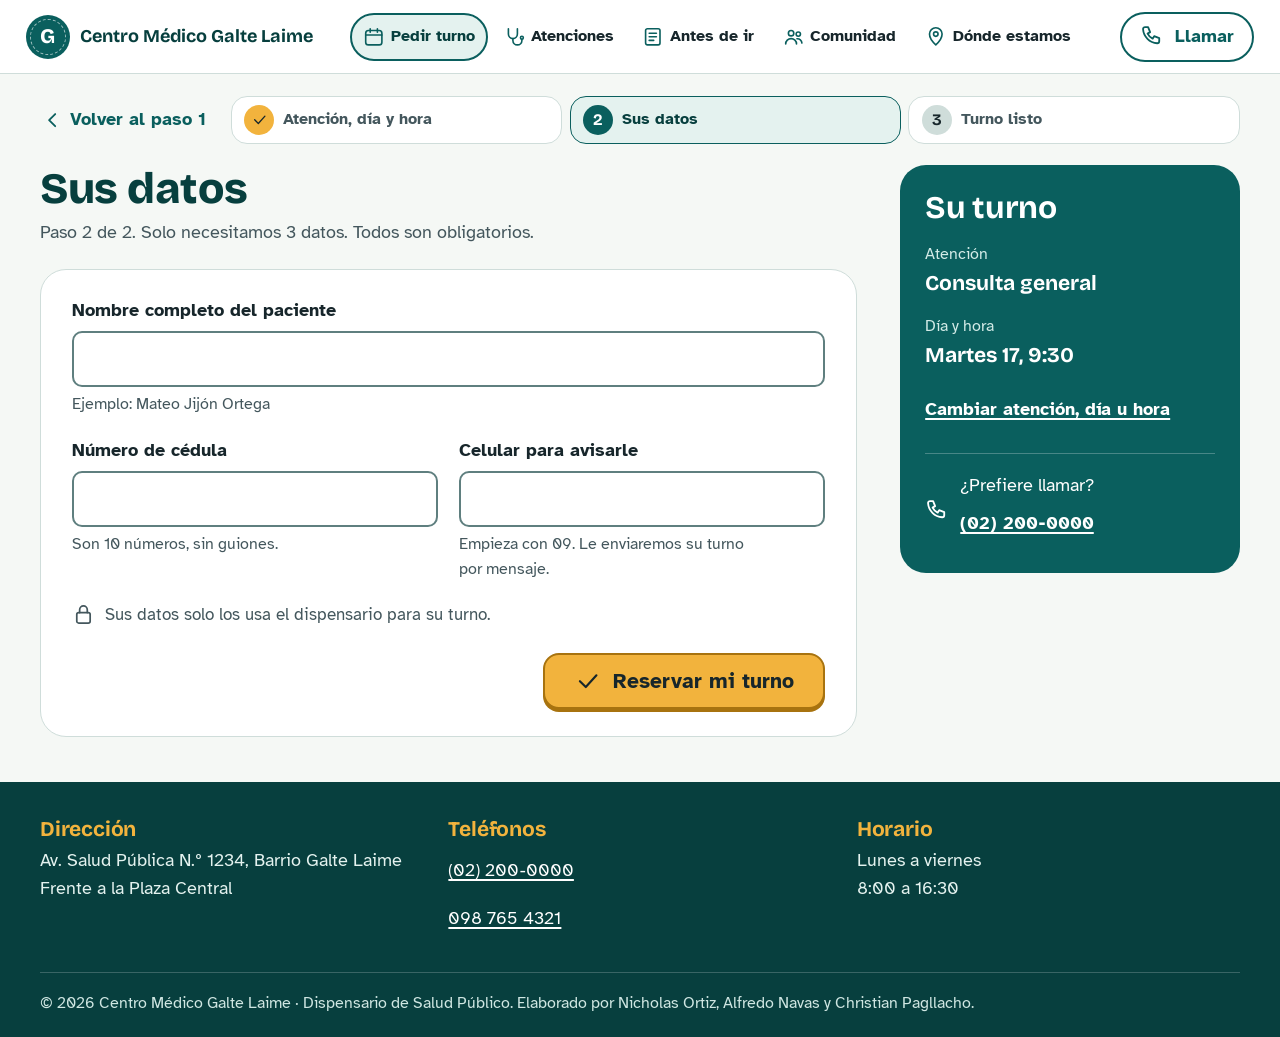
==== datos.html @ a7333a3b "Add files via upload" ====
<!DOCTYPE html>
<html lang="es">
<head>
  <meta charset="UTF-8">
  <meta name="viewport" content="width=device-width, initial-scale=1">
  <meta name="description" content="Escriba los datos del paciente para reservar su turno.">
  <meta name="theme-color" content="#0A5F5E">
  <title>Pedir turno: paso 2 de 2 | Centro Médico Galte Laime</title>
  <link rel="preload" href="fonts/atkinson-400.woff2" as="font" type="font/woff2" crossorigin>
  <link rel="stylesheet" href="css/estilos.css">
</head><body>
  <a class="saltar" href="#contenido">Saltar al contenido</a>

  <header class="sitio">
    <div class="sitio__barra">
      <a class="marca" href="index.html">
        <span class="marca__sello" aria-hidden="true">G</span>
        <span class="marca__texto"><strong>Centro Médico Galte Laime</strong><span>Dispensario de salud público</span></span>
      </a>
      <a class="btn btn--linea btn--llamar" href="tel:+59322000000"><svg class="ico" viewBox="0 0 24 24" aria-hidden="true" focusable="false"><path d="M5 3h3l2 5-2.5 1.5a11 11 0 0 0 5 5L14 12l5 2v3a2 2 0 0 1-2 2A15 15 0 0 1 3 5a2 2 0 0 1 2-2z"/></svg><span>Llamar</span></a>
    </div>
    <nav class="menu" aria-label="Menú principal">
      <ul>
        <li><a href="index.html#turno" aria-current="page"><svg class="ico" viewBox="0 0 24 24" aria-hidden="true" focusable="false"><rect x="3" y="5" width="18" height="16" rx="3"/><path d="M3 10h18M8 3v4M16 3v4"/></svg><span>Pedir turno</span></a></li>
        <li><a href="index.html#atenciones"><svg class="ico" viewBox="0 0 24 24" aria-hidden="true" focusable="false"><path d="M6 3v6a5 5 0 0 0 10 0V3"/><path d="M11 14v2a5 5 0 0 0 10 0v-1"/><circle cx="21" cy="13" r="1.6"/></svg><span>Atenciones</span></a></li>
        <li><a href="index.html#antes-de-ir"><svg class="ico" viewBox="0 0 24 24" aria-hidden="true" focusable="false"><rect x="4" y="3" width="16" height="18" rx="2"/><path d="M8 8h8M8 12h8M8 16h5"/></svg><span>Antes de ir</span></a></li>
        <li><a href="index.html#comunidad"><svg class="ico" viewBox="0 0 24 24" aria-hidden="true" focusable="false"><circle cx="9" cy="8" r="3"/><path d="M3 20a6 6 0 0 1 12 0"/><circle cx="17" cy="9" r="2.4"/><path d="M15.5 14.2A5 5 0 0 1 21 19"/></svg><span>Comunidad</span></a></li>
        <li><a href="index.html#donde-estamos"><svg class="ico" viewBox="0 0 24 24" aria-hidden="true" focusable="false"><path d="M12 21s-7-6.2-7-12a7 7 0 0 1 14 0c0 5.8-7 12-7 12z"/><circle cx="12" cy="9" r="2.5"/></svg><span>Dónde estamos</span></a></li>
      </ul>
    </nav>
  </header>

  <main id="contenido" class="flujo">
    <div class="flujo__cabeza">
      <a class="volver" href="pedir-turno.html"><svg class="ico" viewBox="0 0 24 24" aria-hidden="true" focusable="false"><path d="m15 6-6 6 6 6"/></svg><span>Volver al paso 1</span></a>
      <ol class="progreso" aria-label="Pasos para pedir turno"><li class="hecho"><span class="progreso__num" aria-hidden="true"><svg class="ico" viewBox="0 0 24 24" aria-hidden="true" focusable="false"><path d="m5 12 5 5 9-10"/></svg></span><span class="progreso__txt"><span class="sr">(completado) </span>Atención, día y hora</span></li><li class="actual" aria-current="step"><span class="progreso__num" aria-hidden="true">2</span><span class="progreso__txt">Sus datos</span></li><li class=""><span class="progreso__num" aria-hidden="true">3</span><span class="progreso__txt">Turno listo</span></li></ol>
    </div>

    <div class="flujo__grid">
      <div class="flujo__principal">
        <h1>Sus datos</h1>
        <p class="flujo__ayuda">Paso 2 de 2. Solo necesitamos 3 datos. Todos son obligatorios.</p>

        <form class="panel form-datos" action="turno-listo.html" method="get">
          <div class="campo campo--ancho">
            <label for="nombre">Nombre completo del paciente</label>
            <input id="nombre" name="nombre" type="text" autocomplete="name" required minlength="5" aria-describedby="nombre-ayuda">
            <p class="campo__ayuda" id="nombre-ayuda">Ejemplo: Mateo Jijón Ortega</p>
            <p class="campo__error" aria-hidden="true"><svg class="ico" viewBox="0 0 24 24" aria-hidden="true" focusable="false"><circle cx="12" cy="12" r="9"/><path d="M12 7v6M12 16.5v.5"/></svg><span>Escriba el nombre y el apellido del paciente.</span></p>
          </div>

          <div class="campo">
            <label for="cedula">Número de cédula</label>
            <input id="cedula" name="cedula" type="text" inputmode="numeric" autocomplete="off" required pattern="[0-9]{10}" maxlength="10" aria-describedby="cedula-ayuda" title="La cédula tiene 10 números, sin guiones.">
            <p class="campo__ayuda" id="cedula-ayuda">Son 10 números, sin guiones.</p>
            <p class="campo__error" aria-hidden="true"><svg class="ico" viewBox="0 0 24 24" aria-hidden="true" focusable="false"><circle cx="12" cy="12" r="9"/><path d="M12 7v6M12 16.5v.5"/></svg><span>Faltan números. La cédula tiene 10 números.</span></p>
          </div>

          <div class="campo">
            <label for="celular">Celular para avisarle</label>
            <input id="celular" name="celular" type="tel" inputmode="numeric" autocomplete="tel" required pattern="09[0-9]{8}" maxlength="10" aria-describedby="celular-ayuda" title="El celular empieza con 09 y tiene 10 números.">
            <p class="campo__ayuda" id="celular-ayuda">Empieza con 09. Le enviaremos su turno por mensaje.</p>
            <p class="campo__error" aria-hidden="true"><svg class="ico" viewBox="0 0 24 24" aria-hidden="true" focusable="false"><circle cx="12" cy="12" r="9"/><path d="M12 7v6M12 16.5v.5"/></svg><span>El celular empieza con 09 y tiene 10 números.</span></p>
          </div>

          <p class="privacidad campo--ancho"><svg class="ico" viewBox="0 0 24 24" aria-hidden="true" focusable="false"><rect x="5" y="10" width="14" height="11" rx="2"/><path d="M8 10V7a4 4 0 0 1 8 0v3"/></svg><span>Sus datos solo los usa el dispensario para su turno.</span></p>

          <div class="flujo__acciones campo--ancho">
            <button class="btn btn--maiz btn--grande" type="submit"><svg class="ico" viewBox="0 0 24 24" aria-hidden="true" focusable="false"><path d="m5 12 5 5 9-10"/></svg><span>Reservar mi turno</span></button>
          </div>
        </form>
      </div>

      <aside class="resumen" aria-labelledby="resumen-titulo">
        <h2 id="resumen-titulo">Su turno</h2>
        <dl>
          <div><dt>Atención</dt><dd>Consulta general</dd></div>
          <div><dt>Día y hora</dt><dd>Martes 17, 9:30</dd></div>
        </dl>
        <a class="resumen__cambiar" href="pedir-turno.html">Cambiar atención, día u hora</a>
        <p class="resumen__nota"><svg class="ico" viewBox="0 0 24 24" aria-hidden="true" focusable="false"><path d="M5 3h3l2 5-2.5 1.5a11 11 0 0 0 5 5L14 12l5 2v3a2 2 0 0 1-2 2A15 15 0 0 1 3 5a2 2 0 0 1 2-2z"/></svg><span>¿Prefiere llamar? <a href="tel:+59322000000">(02)&nbsp;200&#8209;0000</a></span></p>
      </aside>
    </div>
  </main>

  <footer class="pie">
    <div class="pie__grid">
      <section aria-labelledby="pie-dir">
        <h2 id="pie-dir">Dirección</h2>
        <address>Av. Salud Pública N.º 1234, Barrio Galte Laime<br>Frente a la Plaza Central</address>
      </section>
      <section aria-labelledby="pie-tel">
        <h2 id="pie-tel">Teléfonos</h2>
        <p><a href="tel:+59322000000">(02)&nbsp;200&#8209;0000</a><br><a href="tel:+593987654321">098&nbsp;765&nbsp;4321</a></p>
      </section>
      <section aria-labelledby="pie-hor">
        <h2 id="pie-hor">Horario</h2>
        <p>Lunes a viernes<br><time datetime="08:00">8:00</time> a <time datetime="16:30">16:30</time></p>
      </section>
    </div>
    <p class="pie__legal">© 2026 Centro Médico Galte Laime · Dispensario de Salud Público. Elaborado por Nicholas Ortiz, Alfredo Navas y Christian Pagllacho.</p>
  </footer>
</body>
</html>
---- css/estilos.css ----
/* =====================================================================
   Centro Médico Galte Laime · Sistema de citas
   HTML5 semántico + CSS3 puro (sin JavaScript)
   Objetivo: WCAG 2.2 nivel AA · mobile-first · 360 px → 1280 px
   ---------------------------------------------------------------------
   Contraste verificado (texto ≥ 4,5:1 · componentes ≥ 3:1):
     tinta  #17262B / blanco ........ 15,4:1
     verde  #0A5F5E / blanco ......... 7,5:1
     blanco / verde  #0A5F5E ......... 7,5:1
     tinta  #17262B / maíz #F2B33D ... 9,0:1
     suave  #44575D / fondo #F5F8F5 .. 7,0:1
     aviso  #B3261E / blanco ......... 6,6:1
     borde  #5F7F7F / blanco ......... 4,4:1  (bordes de campos)
   ===================================================================== */

@layer reset, tokens, base, layout, componentes, paginas, utilidades;

/* ---------- 1. Reset mínimo ---------- */
@layer reset {
  *, *::before, *::after { box-sizing: border-box; }
  * { margin: 0; }
  html { -webkit-text-size-adjust: 100%; text-size-adjust: 100%; }
  ul[role="list"], ol { list-style: none; padding: 0; }
  img, svg { display: block; max-inline-size: 100%; }
  input, button, select, textarea { font: inherit; color: inherit; }
  fieldset { border: 0; padding: 0; min-inline-size: 0; }
  legend { padding: 0; }
}

/* ---------- 2. Tokens de diseño ---------- */
@layer tokens {
  @font-face { font-family: "Atkinson"; src: url("../fonts/atkinson-400.woff2") format("woff2"); font-weight: 400; font-display: swap; }
  @font-face { font-family: "Atkinson"; src: url("../fonts/atkinson-700.woff2") format("woff2"); font-weight: 700; font-display: swap; }
  @font-face { font-family: "Bricolage"; src: url("../fonts/bricolage.woff2") format("woff2"); font-weight: 200 800; font-display: swap; }

  :root {
    /* Paleta del proyecto (definida en el Card Sorting y en los mockups) */
    --verde: #0A5F5E;        /* marca, enlaces, botones secundarios */
    --verde-osc: #073F3E;    /* títulos, pie */
    --menta: #E4F2EF;        /* superficies suaves */
    --fondo: #F5F8F5;
    --papel: #FFFFFF;
    --tinta: #17262B;        /* texto principal */
    --suave: #44575D;        /* texto secundario */
    --maiz: #F2B33D;         /* acción principal (siempre con texto oscuro) */
    --maiz-borde: #A8730F;
    --maiz-claro: #FCEFD2;
    --aviso: #B3261E;        /* solo errores y emergencias */
    --borde: #5F7F7F;        /* bordes de controles: 4,4:1 */
    --linea: #CFDDDA;        /* divisores decorativos */

    /* Tipografía: base de 18 px y escala fluida */
    --f-texto: "Atkinson", "Atkinson Hyperlegible", system-ui, sans-serif;
    --f-titulo: "Bricolage", "Bricolage Grotesque", system-ui, sans-serif;
    --t-xs: 0.889rem;   /* 16 px: el tamaño mínimo permitido */
    --t-s: 0.944rem;    /* 17 px */
    --t-m: 1rem;        /* 18 px */
    --t-l: 1.167rem;    /* 21 px */
    --t-xl: clamp(1.4rem, 1.1rem + 1.2vw, 1.75rem);
    --t-2xl: clamp(1.75rem, 1.3rem + 2vw, 2.4rem);
    --t-3xl: clamp(2.1rem, 1.4rem + 3.4vw, 3.6rem);

    /* Medidas */
    --tactil: 48px;              /* objetivo táctil mínimo exigido por la ficha */
    --foco: 3px;                 /* grosor mínimo del indicador de foco */
    --r-s: 10px; --r-m: 16px; --r-l: 26px;
    --esp: clamp(1rem, 0.6rem + 2vw, 3rem);   /* margen lateral fluido */
    --max: 1200px;
  }
}

/* ---------- 3. Base ---------- */
@layer base {
  html { font-size: 112.5%; scroll-padding-block-start: 1rem; color-scheme: light; }
  @media (prefers-reduced-motion: no-preference) { html { scroll-behavior: smooth; } }

  body {
    font-family: var(--f-texto);
    font-size: var(--t-m);
    line-height: 1.55;
    color: var(--tinta);
    background: var(--fondo);
    -webkit-font-smoothing: antialiased;
    text-rendering: optimizeLegibility;
  }
  h1, h2, h3, h4 { font-family: var(--f-titulo); color: var(--verde-osc); line-height: 1.12; letter-spacing: -0.01em; text-wrap: balance; }
  p, li, dd { text-wrap: pretty; }
  strong { font-weight: 700; }

  a { color: var(--verde); text-underline-offset: 0.18em; text-decoration-thickness: 2px; }
  a:hover { color: var(--verde-osc); }

  .ico { inline-size: 1.35em; block-size: 1.35em; flex: none; fill: none; stroke: currentColor; stroke-width: 1.8; stroke-linecap: round; stroke-linejoin: round; }

  /* Foco visible ≥ 3 px en TODOS los elementos interactivos (WCAG 2.4.7 y 2.4.13) */
  :where(a, button, input, select, textarea, summary, [tabindex]):focus-visible {
    outline: var(--foco) solid var(--verde-osc);
    outline-offset: 3px;
    box-shadow: 0 0 0 calc(var(--foco) + 3px) var(--papel);  /* halo blanco: separa el anillo de cualquier fondo */
  }
  /* Los campos de texto muestran el foco también con ratón o toque (:focus) */
  :where(input:not([type="radio"]), select, textarea):focus {
    outline: var(--foco) solid var(--verde-osc);
    outline-offset: 2px;
  }
  /* Sobre fondos verdes el anillo cambia a blanco para mantener el contraste */
  :where(.hero, .confirmacion, .pie, .barra-accion) :where(a, button, input):focus-visible {
    outline-color: var(--papel);
    box-shadow: 0 0 0 calc(var(--foco) + 3px) var(--verde-osc);
  }
  :where(.reserva-rapida, .ticket) :where(a, button, input):focus-visible {
    outline-color: var(--verde-osc);
    box-shadow: 0 0 0 calc(var(--foco) + 3px) var(--papel);
  }
}

/* ---------- 4. Layout ---------- */
@layer layout {
  main { display: block; }
  .seccion, .dos-col, .donde, .datos-clave, .flujo, .despues, .pie__grid { inline-size: min(100% - 2 * var(--esp), var(--max)); margin-inline: auto; }
  .seccion { padding-block: clamp(2rem, 1.5rem + 3vw, 4rem) 1.5rem; }
  .seccion__cabeza { max-inline-size: 60ch; margin-block-end: 1.4rem; }
  .seccion__cabeza h2 { font-size: var(--t-2xl); margin-block-end: 0.4rem; }
  .seccion__cabeza p { color: var(--suave); }
  .dos-col { display: grid; gap: 2rem; padding-block: 1.5rem 2.5rem; }
  @media (min-width: 900px) { .dos-col { grid-template-columns: 1fr 1.25fr; align-items: start; gap: 2.5rem; } }
}

/* ---------- 5. Componentes ---------- */
@layer componentes {

  /* Enlace para saltar el menú (WCAG 2.4.1) */
  .saltar {
    position: absolute; inset-inline-start: 1rem; inset-block-start: -100px; z-index: 50;
    display: inline-flex; align-items: center; min-block-size: var(--tactil); padding-inline: 1.2rem;
    background: var(--tinta); color: var(--papel); font-weight: 700; border-radius: var(--r-s); text-decoration: none;
  }
  .saltar:focus-visible { inset-block-start: 0.6rem; color: var(--papel); }

  /* Botones: siempre ≥ 48 px de alto, ícono + texto */
  .btn {
    display: inline-flex; align-items: center; justify-content: center; gap: 0.6rem;
    min-block-size: var(--tactil); padding: 0.6rem 1.3rem;
    border: 2px solid transparent; border-radius: var(--r-m);
    font-weight: 700; font-size: var(--t-m); line-height: 1.2; text-decoration: none; cursor: pointer;
    transition: background-color .15s, transform .1s;
  }
  .btn:active { transform: translateY(1px); }
  .btn--grande { min-block-size: 56px; font-size: var(--t-l); padding-inline: 1.6rem; }
  .btn--maiz { background: var(--maiz); color: var(--tinta); border-color: var(--maiz-borde); box-shadow: 0 3px 0 var(--maiz-borde); }
  .btn--maiz:hover { background: #F5C15F; color: var(--tinta); }
  .btn--verde { background: var(--verde); color: var(--papel); box-shadow: 0 3px 0 var(--verde-osc); }
  .btn--verde:hover { background: var(--verde-osc); color: var(--papel); }
  .btn--linea { background: var(--papel); color: var(--verde); border-color: var(--verde); }
  .btn--linea:hover { background: var(--menta); }
  .btn--blanco { background: transparent; color: var(--papel); border-color: var(--papel); }
  .btn--blanco:hover { background: rgb(255 255 255 / .12); color: var(--papel); }

  .enlace-flecha { display: inline-flex; align-items: center; gap: 0.3rem; min-block-size: var(--tactil); font-weight: 700; }

  /* ----- Encabezado ----- */
  .sitio { background: var(--papel); border-block-end: 1px solid var(--linea); }
  .sitio__barra { display: flex; align-items: center; justify-content: space-between; gap: 0.75rem; padding: 0.6rem var(--esp); }
  .marca { display: flex; align-items: center; gap: 0.6rem; min-block-size: var(--tactil); text-decoration: none; color: var(--verde-osc); }
  .marca__sello { position: relative; inline-size: 44px; block-size: 44px; flex: none; display: grid; place-items: center; border-radius: 50%; background: var(--verde); color: var(--papel); font-family: var(--f-titulo); font-weight: 800; font-size: 1.15rem; }
  .marca__sello::after { content: ""; position: absolute; inset: 4px; border: 1.5px dashed rgb(255 255 255 / .6); border-radius: 50%; }
  .marca__texto { display: grid; line-height: 1.15; }
  .marca__texto strong { font-family: var(--f-titulo); font-size: var(--t-m); }
  .marca__texto span { font-size: var(--t-xs); color: var(--suave); }
  .btn--llamar { flex: none; padding-inline: 1rem; border-radius: 999px; }

  /* Menú: las 5 categorías del Card Sorting. En móvil se desliza horizontalmente. */
  .menu ul { display: flex; gap: 0.4rem; list-style: none; padding: 0 var(--esp) 0.6rem; overflow-x: auto; scroll-snap-type: x proximity; scrollbar-width: thin; }
  .menu li { flex: none; scroll-snap-align: start; }
  .menu a {
    display: inline-flex; align-items: center; gap: 0.45rem; min-block-size: var(--tactil); padding-inline: 1rem;
    border: 2px solid var(--linea); border-radius: 999px; color: var(--tinta); font-weight: 700; font-size: var(--t-s); text-decoration: none; white-space: nowrap;
  }
  .menu a .ico { color: var(--verde); }
  .menu a:hover { border-color: var(--verde); background: var(--menta); color: var(--verde-osc); }
  .menu a[aria-current="page"] { background: var(--menta); border-color: var(--verde); color: var(--verde-osc); }

  @media (min-width: 1100px) {
    .sitio { display: flex; align-items: center; justify-content: space-between; padding-inline: var(--esp); }
    .sitio__barra { display: contents; }
    .marca { order: 1; }
    .menu { order: 2; }
    .btn--llamar { order: 3; }
    .menu ul { padding: 0.7rem 0; overflow: visible; }
    .menu a { border-color: transparent; }
  }

  /* ----- Barra de acciones fija (solo móvil, al alcance del pulgar) ----- */
  .barra-accion {
    position: sticky; inset-block-end: 0; z-index: 20;
    display: grid; grid-template-columns: 1.3fr 1fr; gap: 0.5rem;
    padding: 0.6rem 0.8rem calc(0.6rem + env(safe-area-inset-bottom));
    background: rgb(255 255 255 / .97); border-block-start: 1px solid var(--linea); box-shadow: 0 -6px 18px rgb(7 63 62 / .08);
  }
  .barra-accion .btn { white-space: nowrap; padding-inline: 0.8rem; }
  .barra-accion :where(a):focus-visible { outline-color: var(--verde-osc); box-shadow: 0 0 0 calc(var(--foco) + 3px) var(--papel); }
  @media (min-width: 900px) { .barra-accion { display: none; } }

  /* ----- Datos clave (siempre visibles, hallazgo n.º 2 del Card Sorting) ----- */
  .datos-clave { list-style: none; padding: 0; display: grid; margin-block-start: 1rem; background: var(--papel); border: 1px solid var(--linea); border-radius: var(--r-m); overflow: hidden; }
  .datos-clave li { display: flex; align-items: center; gap: 0.75rem; padding: 0.8rem 1.1rem; }
  .datos-clave li + li { border-block-start: 1px solid var(--linea); }
  .datos-clave .ico { color: var(--verde); }
  .datos-clave__alerta, .datos-clave__alerta a { color: var(--aviso); font-weight: 700; }
  .datos-clave__alerta .ico { color: var(--aviso); }
  .datos-clave__alerta a { display: inline-flex; align-items: center; min-block-size: var(--tactil); }
  @media (min-width: 900px) {
    .datos-clave { grid-template-columns: repeat(3, auto); justify-content: start; gap: 0; }
    .datos-clave li + li { border-block-start: 0; border-inline-start: 1px solid var(--linea); }
  }

  /* ----- Tarjetas de atención (article) con consultas de contenedor ----- */
  .atenciones { display: grid; gap: 0.75rem; grid-template-columns: repeat(auto-fill, minmax(min(100%, 300px), 1fr)); }
  .atenciones > li { container-type: inline-size; }
  .atencion {
    position: relative; display: grid; grid-template-columns: auto 1fr; gap: 0.2rem 0.9rem; align-items: start;
    padding: 1rem 1.1rem; background: var(--papel); border: 1.5px solid var(--linea); border-radius: var(--r-m); block-size: 100%;
  }
  .atencion:has(a:hover) { border-color: var(--verde); }
  .atencion__ico { grid-row: span 3; inline-size: 48px; block-size: 48px; display: grid; place-items: center; border-radius: 14px; background: var(--menta); color: var(--verde); }
  .atencion h3 { font-size: var(--t-l); }
  .atencion p { color: var(--suave); font-size: var(--t-s); }
  .atencion .enlace-flecha { justify-self: start; }
  @container (min-width: 340px) { .atencion { padding: 1.2rem 1.3rem; } }

  /* ----- Antes de ir ----- */
  .antes { background: var(--maiz-claro); border-radius: var(--r-l); padding: clamp(1.2rem, 1rem + 1.5vw, 2rem); }
  .antes h2 { font-size: var(--t-xl); margin-block-end: 0.8rem; }
  .antes ul { display: grid; gap: 0.75rem; }
  .antes li { display: flex; gap: 0.7rem; align-items: flex-start; }
  .antes li .ico { color: var(--verde); margin-block-start: 0.1rem; }
  .antes a { font-weight: 700; }

  /* ----- Comunidad ----- */
  .comunidad h2 { font-size: var(--t-xl); margin-block-end: 1rem; }
  .comunidad__sub { font-size: var(--t-l); margin-block: 1.4rem 0.7rem; }
  .video__enlace {
    position: relative; display: flex; align-items: flex-end; aspect-ratio: 16 / 8; min-block-size: 200px; padding: 1.2rem;
    border-radius: var(--r-l); overflow: hidden; text-decoration: none; color: var(--papel);
    background: radial-gradient(circle at 80% 20%, rgb(255 255 255 / .08) 0 30%, transparent 30%), var(--verde-osc);
  }
  .video__play { position: absolute; inset: 0; margin: auto; inline-size: 76px; block-size: 76px; display: grid; place-items: center; border-radius: 50%; background: var(--maiz); color: var(--tinta); }
  .video__texto { position: relative; display: grid; }
  .video__texto strong { font-family: var(--f-titulo); font-size: var(--t-l); }
  .video__texto span { color: #CFE6E2; font-size: var(--t-s); }
  .video__enlace:hover .video__play { transform: scale(1.05); }
  .eventos { display: grid; gap: 0.6rem; }
  .evento { display: flex; align-items: center; gap: 1rem; padding: 0.8rem 1rem; background: var(--papel); border: 1.5px solid var(--linea); border-radius: var(--r-m); }
  .evento h4 { font-size: var(--t-m); }
  .evento p { color: var(--suave); font-size: var(--t-s); }
  .evento__fecha { flex: none; inline-size: 60px; display: grid; text-align: center; border: 1.5px solid var(--verde); border-radius: 12px; overflow: hidden; font-family: var(--f-titulo); font-size: 1.5rem; font-weight: 800; color: var(--verde-osc); line-height: 1.3; }
  .evento__fecha span { background: var(--verde); color: var(--papel); font-family: var(--f-texto); font-size: var(--t-xs); font-weight: 700; line-height: 1.5; }

  /* ----- Dónde estamos ----- */
  .donde { display: flex; flex-wrap: wrap; align-items: center; justify-content: space-between; gap: 1rem; padding: 1.4rem clamp(1.2rem, 1rem + 1.5vw, 2rem); margin-block-end: 2.5rem; background: var(--papel); border: 1.5px solid var(--linea); border-radius: var(--r-l); }
  .donde h2 { font-size: var(--t-xl); margin-block-end: 0.3rem; }

  /* ----- Pie reducido (Cambio 1 de la ficha) ----- */
  .pie { background: var(--verde-osc); color: #E4F2EF; padding-block: 2rem 1.2rem; }
  .pie__grid { display: grid; gap: 1.4rem; grid-template-columns: repeat(auto-fit, minmax(220px, 1fr)); }
  .pie h2 { font-size: var(--t-l); color: var(--maiz); margin-block-end: 0.3rem; }
  .pie address { font-style: normal; }
  .pie a { color: var(--papel); display: inline-flex; align-items: center; min-block-size: var(--tactil); }
  .pie__legal { inline-size: min(100% - 2 * var(--esp), var(--max)); margin: 1.6rem auto 0; padding-block-start: 1rem; border-block-start: 1px solid rgb(255 255 255 / .2); font-size: var(--t-xs); color: #CFE6E2; }

  /* ----- Progreso del turno ----- */
  .progreso { display: flex; gap: 0.4rem; counter-reset: paso; }
  .progreso li { flex: 1; display: flex; align-items: center; gap: 0.5rem; min-block-size: var(--tactil); padding: 0.4rem 0.7rem; border-radius: var(--r-m); background: var(--papel); border: 1.5px solid var(--linea); color: var(--suave); font-weight: 700; font-size: var(--t-xs); line-height: 1.2; }
  .progreso__num { inline-size: 30px; block-size: 30px; flex: none; display: grid; place-items: center; border-radius: 50%; background: var(--linea); color: var(--tinta); font-family: var(--f-titulo); }
  .progreso__num .ico { inline-size: 1.1em; block-size: 1.1em; }
  .progreso .actual { border-color: var(--verde); background: var(--menta); color: var(--verde-osc); }
  .progreso .actual .progreso__num { background: var(--verde); color: var(--papel); }
  .progreso .hecho .progreso__num { background: var(--maiz); }
  /* En móvil los pasos no actuales muestran solo el número; el texto queda disponible para lectores de pantalla */
  @media (max-width: 599px) {
    .progreso li:not(.actual) { flex: 0 0 auto; gap: 0; padding-inline: 0.55rem; }
    .progreso li:not(.actual) .progreso__txt { position: absolute; inline-size: 1px; block-size: 1px; overflow: hidden; clip-path: inset(50%); white-space: nowrap; }
  }
}

/* ---------- 6. Páginas ---------- */
@layer paginas {

  /* ===== INICIO: hero ===== */
  .hero { position: relative; overflow: hidden; display: grid; gap: 2rem; padding: clamp(1.8rem, 1rem + 4vw, 4rem) var(--esp); background: var(--verde); color: var(--papel); }
  .hero::before { content: ""; position: absolute; inset-inline-end: -70px; inset-block-start: -70px; inline-size: 260px; block-size: 260px; border-radius: 50%; border: 40px solid rgb(255 255 255 / .06); pointer-events: none; }
  .hero__texto { position: relative; max-inline-size: 36rem; }
  .hero h1 { color: var(--papel); font-size: var(--t-3xl); font-weight: 800; max-inline-size: 11ch; }
  .hero__lead { margin-block: 0.8rem 1.3rem; font-size: var(--t-l); color: #E4F2EF; max-inline-size: 34ch; }
  .proximo { display: inline-flex; align-items: center; gap: 0.9rem; margin-block-end: 1rem; padding: 0.8rem 1.1rem; background: var(--papel); color: var(--tinta); border-radius: var(--r-m); line-height: 1.3; }
  .proximo__hora { font-family: var(--f-titulo); font-size: 1.8rem; font-weight: 800; color: var(--verde); }
  .hero__cta { display: flex; inline-size: 100%; max-inline-size: 22rem; }

  .reserva-rapida { display: none; position: relative; align-self: center; padding: 1.6rem; background: var(--papel); color: var(--tinta); border-radius: var(--r-l); box-shadow: 0 20px 40px rgb(0 0 0 / .18); }
  .reserva-rapida h2 { font-size: var(--t-xl); margin-block-end: 0.8rem; }
  .reserva-rapida legend { font-weight: 700; margin-block-end: 0.6rem; }
  .reserva-rapida .btn { inline-size: 100%; margin-block-start: 1.2rem; }
  .chips { display: flex; flex-wrap: wrap; gap: 0.5rem; }
  .chip { position: relative; display: inline-flex; align-items: center; gap: 0.45rem; min-block-size: var(--tactil); padding-inline: 0.9rem; border: 2px solid var(--borde); border-radius: 999px; font-weight: 700; font-size: var(--t-s); cursor: pointer; }
  .chip .ico { color: var(--verde); }
  .chip input { position: absolute; opacity: 0; inset: 0; margin: 0; cursor: pointer; }
  .chip:has(input:checked) { background: var(--menta); border-color: var(--verde); color: var(--verde-osc); box-shadow: inset 0 0 0 1px var(--verde); }
  .chip:has(input:focus-visible) { outline: var(--foco) solid var(--verde-osc); outline-offset: 3px; }

  @media (min-width: 960px) {
    .hero { grid-template-columns: 1.1fr 0.9fr; align-items: center; gap: 3rem; padding-inline: max(var(--esp), (100% - var(--max)) / 2); }
    .reserva-rapida { display: block; }
    .hero__cta { display: none; }
  }

  /* ===== FLUJO DE TURNO (pasos 1 y 2) ===== */
  .flujo { padding-block: 1.2rem 2.5rem; }
  .flujo__cabeza { display: grid; gap: 0.6rem; margin-block-end: 1.2rem; }
  .volver { display: inline-flex; align-items: center; gap: 0.3rem; min-block-size: var(--tactil); font-weight: 700; justify-self: start; text-decoration: none; }
  .volver:hover { text-decoration: underline; }
  .flujo h1 { font-size: var(--t-2xl); font-weight: 800; }
  .flujo__ayuda { color: var(--suave); margin-block: 0.3rem 1.2rem; }
  .flujo__grid { display: grid; gap: 1.5rem; }
  .flujo__acciones { display: flex; justify-content: flex-end; margin-block-start: 1.4rem; }
  .flujo__acciones .btn { inline-size: 100%; }
  @media (min-width: 600px) { .flujo__acciones .btn { inline-size: auto; min-inline-size: 280px; } }
  @media (min-width: 1000px) {
    .flujo__cabeza { grid-template-columns: auto 1fr; align-items: center; gap: 1.4rem; }
    .flujo__grid { grid-template-columns: 1fr 340px; gap: 2.4rem; align-items: start; }
  }

  .panel { background: var(--papel); border: 1.5px solid var(--linea); border-radius: var(--r-l); padding: 1.2rem; }
  .panel + .panel { margin-block-start: 1rem; }
  .panel legend { float: left; inline-size: 100%; font-family: var(--f-titulo); font-weight: 700; font-size: var(--t-l); color: var(--verde-osc); margin-block-end: 0.7rem; }
  .panel legend + * { clear: both; }
  .legend__nota { font-family: var(--f-texto); font-weight: 400; font-size: var(--t-s); color: var(--suave); }
  .panel__nota { font-size: var(--t-s); color: var(--suave); margin-block-end: 0.7rem; }
  @media (min-width: 600px) { .panel { padding: 1.5rem 1.7rem; } }

  /* Radios con aspecto de tarjeta: el input real sigue siendo accesible */
  .opcion, .dia, .hora { position: relative; cursor: pointer; }
  .opcion input, .dia input, .hora input { position: absolute; inset: 0; opacity: 0; margin: 0; cursor: pointer; }
  .opcion:has(input:focus-visible), .dia:has(input:focus-visible), .hora:has(input:focus-visible) { outline: var(--foco) solid var(--verde-osc); outline-offset: 3px; }

  .opciones { display: grid; gap: 0.55rem; grid-template-columns: repeat(auto-fill, minmax(min(100%, 220px), 1fr)); }
  .opcion { display: flex; align-items: center; gap: 0.8rem; min-block-size: 64px; padding: 0.6rem 0.9rem; border: 2px solid var(--borde); border-radius: var(--r-m); background: var(--papel); }
  .opcion__ico { inline-size: 42px; block-size: 42px; flex: none; display: grid; place-items: center; border-radius: 12px; background: var(--menta); color: var(--verde); }
  .opcion__txt { flex: 1; line-height: 1.25; }
  .opcion__marca { inline-size: 28px; block-size: 28px; flex: none; display: grid; place-items: center; border-radius: 50%; border: 2px solid var(--borde); color: transparent; }
  .opcion__marca .ico { inline-size: 1em; block-size: 1em; }
  .opcion:has(input:checked) { border-color: var(--verde); background: var(--menta); box-shadow: inset 0 0 0 1px var(--verde); }
  .opcion:has(input:checked) .opcion__ico { background: var(--verde); color: var(--papel); }
  .opcion:has(input:checked) .opcion__marca { background: var(--verde); border-color: var(--verde); color: var(--papel); }

  .dias { display: grid; grid-template-columns: repeat(5, minmax(56px, 1fr)); gap: 0.5rem; }
  .dia { display: grid; place-items: center; align-content: center; min-block-size: 76px; border: 2px solid var(--borde); border-radius: var(--r-m); background: var(--papel); text-align: center; }
  .dia__sem { font-size: var(--t-xs); color: var(--suave); }
  .dia__num { font-family: var(--f-titulo); font-size: 1.6rem; font-weight: 800; line-height: 1; }
  .dia:has(input:checked) { background: var(--verde); border-color: var(--verde); color: var(--papel); }
  .dia:has(input:checked) .dia__sem { color: #D3EBE7; }

  .horas { display: grid; grid-template-columns: repeat(3, 1fr); gap: 0.5rem; }
  @media (min-width: 700px) { .horas { grid-template-columns: repeat(6, 1fr); } }
  .hora { display: grid; place-items: center; align-content: center; min-block-size: 56px; border: 2px solid var(--borde); border-radius: var(--r-s); background: var(--papel); font-family: var(--f-titulo); font-weight: 700; font-size: var(--t-l); line-height: 1.1; }
  .hora:has(input:checked) { background: var(--maiz); border-color: var(--maiz-borde); box-shadow: inset 0 0 0 1px var(--maiz-borde); }
  .hora--llena { cursor: not-allowed; border-style: dashed; border-color: var(--borde); background: repeating-linear-gradient(-45deg, transparent 0 6px, rgb(95 127 127 / .08) 6px 12px); color: var(--suave); font-weight: 400; font-size: var(--t-m); text-decoration: line-through; }
  .hora__estado { font-family: var(--f-texto); font-size: var(--t-xs); text-decoration: none; display: inline-block; }
  .hora--llena input { cursor: not-allowed; }

  /* Resumen lateral que se llena solo con CSS (:has), sin JavaScript */
  .resumen { background: var(--verde); color: var(--papel); border-radius: var(--r-l); padding: 1.4rem; }
  @media (min-width: 1000px) { .resumen { position: sticky; inset-block-start: 1rem; } }
  .resumen h2 { color: var(--papel); font-size: var(--t-xl); margin-block-end: 0.9rem; }
  .resumen dl { display: grid; gap: 0.8rem; }
  .resumen dt { font-size: var(--t-xs); color: #D3EBE7; }
  .resumen dd { font-family: var(--f-titulo); font-size: var(--t-l); font-weight: 700; }
  .resumen [data-v] { display: none; }
  .resumen__vacio { font-family: var(--f-texto); font-weight: 400; color: #D3EBE7; }
  .resumen__nota { display: flex; gap: 0.6rem; align-items: center; margin-block-start: 1.1rem; padding-block-start: 1rem; border-block-start: 1px solid rgb(255 255 255 / .25); }
  .resumen a { color: var(--papel); font-weight: 700; display: inline-flex; align-items: center; min-block-size: var(--tactil); }
  .resumen__cambiar { margin-block-start: 0.8rem; }

  /* ===== PASO 2: formulario ===== */
  .form-datos { display: grid; gap: 0 1.2rem; }
  @media (min-width: 700px) { .form-datos { grid-template-columns: 1fr 1fr; } }
  .campo--ancho { grid-column: 1 / -1; }
  .campo { margin-block-end: 1.1rem; }
  .campo label { display: block; font-weight: 700; margin-block-end: 0.35rem; }
  .campo input { inline-size: 100%; min-block-size: 56px; padding-inline: 1rem; font-size: var(--t-l); border: 2px solid var(--borde); border-radius: var(--r-s); background: var(--papel); }
  .campo__ayuda { font-size: var(--t-xs); color: var(--suave); margin-block-start: 0.3rem; }
  .campo__error { display: none; gap: 0.4rem; align-items: flex-start; margin-block-start: 0.35rem; color: var(--aviso); font-weight: 700; font-size: var(--t-s); }
  /* :user-invalid marca el error solo después de que la persona interactúa (no al cargar) */
  .campo input:user-invalid { border-color: var(--aviso); background: #FFF7F6; }
  .campo:has(input:user-invalid) .campo__error { display: flex; }
  .campo:has(input:user-invalid) .campo__ayuda { display: none; }
  .campo input:user-valid { border-color: var(--verde); }
  .privacidad { display: flex; gap: 0.6rem; align-items: center; color: var(--suave); font-size: var(--t-s); }

  /* ===== CONFIRMACIÓN: ticket de turno ===== */
  .confirmacion { position: relative; overflow: hidden; padding: clamp(1.4rem, 1rem + 3vw, 3rem) var(--esp) clamp(2rem, 1.5rem + 3vw, 3.4rem); background: var(--verde); color: var(--papel); }
  .confirmacion > * { position: relative; max-inline-size: 960px; margin-inline: auto; }
  .confirmacion::before { content: ""; position: absolute; inset-inline-end: -140px; inset-block-start: -160px; inline-size: 460px; block-size: 460px; border-radius: 50%; border: 60px solid rgb(255 255 255 / .05); }
  .confirmacion .progreso { margin-block-end: 1.4rem; }
  .confirmacion .progreso li { background: rgb(255 255 255 / .1); border-color: rgb(255 255 255 / .3); color: var(--papel); }
  .confirmacion .progreso .actual { background: var(--papel); color: var(--verde-osc); }
  .confirmacion__titulo { display: flex; align-items: center; gap: 0.8rem; color: var(--papel); font-size: var(--t-2xl); font-weight: 800; }
  .confirmacion__ok { inline-size: 54px; block-size: 54px; flex: none; display: grid; place-items: center; border-radius: 50%; background: var(--maiz); color: var(--tinta); }
  .confirmacion__lead { color: #E4F2EF; font-size: var(--t-l); margin-block: 0.4rem 1.6rem; }

  .ticket { display: grid; background: var(--papel); color: var(--tinta); border-radius: var(--r-l); filter: drop-shadow(0 14px 24px rgb(0 0 0 / .2)); }
  .ticket__talon { position: relative; padding: 1.4rem 1.4rem 1.2rem; border-block-end: 2.5px dashed var(--linea); }
  .ticket__talon::before, .ticket__talon::after { content: ""; position: absolute; inset-block-end: -17px; inline-size: 32px; block-size: 32px; border-radius: 50%; background: var(--verde); }
  .ticket__talon::before { inset-inline-start: -17px; }
  .ticket__talon::after { inset-inline-end: -17px; }
  .ticket__etq, .ticket__nota { font-size: var(--t-xs); color: var(--suave); }
  .ticket__codigo { font-family: var(--f-titulo); font-weight: 800; font-size: clamp(2.6rem, 2rem + 3vw, 3.4rem); letter-spacing: 0.02em; color: var(--verde-osc); line-height: 1.05; }
  .ticket__datos { display: grid; grid-template-columns: repeat(2, 1fr); gap: 1rem 1.2rem; padding: 1.4rem; }
  .ticket__datos dt { font-size: var(--t-xs); color: var(--suave); }
  .ticket__datos dd { font-weight: 700; }
  .ticket__grande { font-family: var(--f-titulo); font-size: var(--t-xl); font-weight: 800; color: var(--verde-osc); }
  .ticket__ancho, .ticket__dos { grid-column: 1 / -1; }
  @media (min-width: 760px) {
    .ticket { grid-template-columns: 290px 1fr; }
    .ticket__talon { border-block-end: 0; border-inline-end: 2.5px dashed var(--linea); padding: 1.8rem; }
    .ticket__talon::before { inset-block: -17px auto; inset-inline: auto -17px; }
    .ticket__talon::after { inset-block: auto -17px; inset-inline: auto -17px; }
    .ticket__datos { grid-template-columns: repeat(3, 1fr); padding: 1.8rem 2rem; }
    .ticket__dos { grid-column: span 2; }
  }
  .confirmacion__acciones { display: flex; flex-wrap: wrap; gap: 0.8rem; margin-block-start: 1.6rem; }
  .confirmacion__acciones .btn { flex: 1 1 260px; }
  @media (min-width: 760px) { .confirmacion__acciones .btn { flex: 0 1 auto; } }
  .confirmacion__tip { display: flex; gap: 0.6rem; align-items: center; margin-block-start: 1.2rem; color: #E4F2EF; font-size: var(--t-s); }

  .despues { padding-block: 2rem 2.5rem; }
  .despues ul { display: grid; gap: 0.8rem; grid-template-columns: repeat(auto-fit, minmax(min(100%, 280px), 1fr)); }
  .despues li { display: flex; gap: 0.9rem; align-items: flex-start; padding: 1.1rem 1.2rem; background: var(--papel); border: 1.5px solid var(--linea); border-radius: var(--r-m); }
  .despues li > .ico { color: var(--verde); inline-size: 1.8em; block-size: 1.8em; }
  .despues h3 { font-size: var(--t-l); margin-block-end: 0.2rem; }
  .despues a { display: inline-flex; align-items: center; min-block-size: var(--tactil); font-weight: 700; }
}

/* ---------- 7. Utilidades y preferencias del sistema ---------- */
@layer utilidades {
  /* Texto solo para lectores de pantalla */
  .sr { position: absolute !important; inline-size: 1px; block-size: 1px; padding: 0; margin: -1px; overflow: hidden; clip-path: inset(50%); white-space: nowrap; border: 0; }

  /* Movimiento reducido (WCAG 2.3.3) */
  @media (prefers-reduced-motion: reduce) {
    *, *::before, *::after { animation-duration: .01ms !important; transition-duration: .01ms !important; scroll-behavior: auto !important; }
  }

  /* Modo de alto contraste de Windows: los controles conservan bordes y foco */
  @media (forced-colors: active) {
    .btn, .opcion, .dia, .hora, .chip, .menu a, .campo input { border: 2px solid ButtonText; }
    .opcion:has(input:checked), .dia:has(input:checked), .hora:has(input:checked), .chip:has(input:checked) { outline: 3px solid Highlight; }
    :focus-visible { outline: 3px solid Highlight !important; }
  }

  /* Impresión: en la confirmación se imprime solo el ticket */
  @media print {
    .saltar, .sitio, .barra-accion, .pie, .despues, .confirmacion__acciones, .confirmacion__tip, .progreso { display: none !important; }
    body, .confirmacion { background: #fff !important; color: #000 !important; }
    .confirmacion__titulo, .confirmacion__lead { color: #000 !important; }
    .ticket { filter: none; border: 2px solid #000; break-inside: avoid; }
    .ticket__talon::before, .ticket__talon::after, .confirmacion::before { display: none; }
  }
}

/* ---------- 8. Resumen del turno actualizado con :has() (generado) ---------- */
@layer paginas {
  .flujo__grid:has(input[name="atencion"][value="general"]:checked) .resumen__aten [data-v="general"],
  .flujo__grid:has(input[name="atencion"][value="vacunas"]:checked) .resumen__aten [data-v="vacunas"],
  .flujo__grid:has(input[name="atencion"][value="dentista"]:checked) .resumen__aten [data-v="dentista"],
  .flujo__grid:has(input[name="atencion"][value="embarazo"]:checked) .resumen__aten [data-v="embarazo"],
  .flujo__grid:has(input[name="atencion"][value="examenes"]:checked) .resumen__aten [data-v="examenes"],
  .flujo__grid:has(input[name="atencion"][value="presion"]:checked) .resumen__aten [data-v="presion"] { display: inline; }
  .flujo__grid:has(input[name="dia"][value="lun-16"]:checked) .resumen__dia [data-v="lun-16"],
  .flujo__grid:has(input[name="dia"][value="mar-17"]:checked) .resumen__dia [data-v="mar-17"],
  .flujo__grid:has(input[name="dia"][value="mie-18"]:checked) .resumen__dia [data-v="mie-18"],
  .flujo__grid:has(input[name="dia"][value="jue-19"]:checked) .resumen__dia [data-v="jue-19"],
  .flujo__grid:has(input[name="dia"][value="vie-20"]:checked) .resumen__dia [data-v="vie-20"] { display: inline; }
  .flujo__grid:has(input[name="hora"][value="08:30"]:checked) .resumen__hora [data-v="08:30"],
  .flujo__grid:has(input[name="hora"][value="09:30"]:checked) .resumen__hora [data-v="09:30"],
  .flujo__grid:has(input[name="hora"][value="10:00"]:checked) .resumen__hora [data-v="10:00"],
  .flujo__grid:has(input[name="hora"][value="10:30"]:checked) .resumen__hora [data-v="10:30"],
  .flujo__grid:has(input[name="hora"][value="14:00"]:checked) .resumen__hora [data-v="14:00"],
  .flujo__grid:has(input[name="hora"][value="14:30"]:checked) .resumen__hora [data-v="14:30"],
  .flujo__grid:has(input[name="hora"][value="15:00"]:checked) .resumen__hora [data-v="15:00"],
  .flujo__grid:has(input[name="hora"][value="16:00"]:checked) .resumen__hora [data-v="16:00"] { display: inline; }
  .flujo__grid:has(input[name="atencion"]:checked) .resumen__aten .resumen__vacio,
  .flujo__grid:has(input[name="hora"]:checked) .resumen__cuando .resumen__vacio { display: none; }
  .resumen__cuando .resumen__vacio { display: block; }
}

/* Enlaces dentro del texto de "Antes de ir": área táctil de 48 px sin romper la frase */
@layer componentes {
  .antes a { display: inline-flex; align-items: center; min-block-size: var(--tactil); min-inline-size: var(--tactil); justify-content: center; }
}

/* Ajustes tras la revisión visual */
@layer componentes {
  .antes a { min-inline-size: 0; }
  @media (max-width: 459px) {
    .marca__texto span { display: none; }               /* en pantallas muy pequeñas solo el nombre */
    .marca__texto strong { font-size: var(--t-s); }
  }
  @media (min-width: 1100px) and (max-width: 1399px) {
    .marca__texto span { display: none; }
    .marca__texto strong { white-space: nowrap; }
    .menu a { padding-inline: 0.75rem; }
  }
  .ticket__codigo { white-space: nowrap; }
  @media (min-width: 760px) { .ticket__codigo { font-size: 2.7rem; } }
}
@layer componentes {
  @media (min-width: 1100px) {
    .sitio { gap: 1rem; padding-inline: clamp(1rem, 2vw, 3rem); }
    .menu ul { gap: 0.15rem; }
  }
  @media (min-width: 1100px) and (max-width: 1399px) {
    .menu a { padding-inline: 0.6rem; font-size: var(--t-xs); gap: 0.35rem; }
  }
}
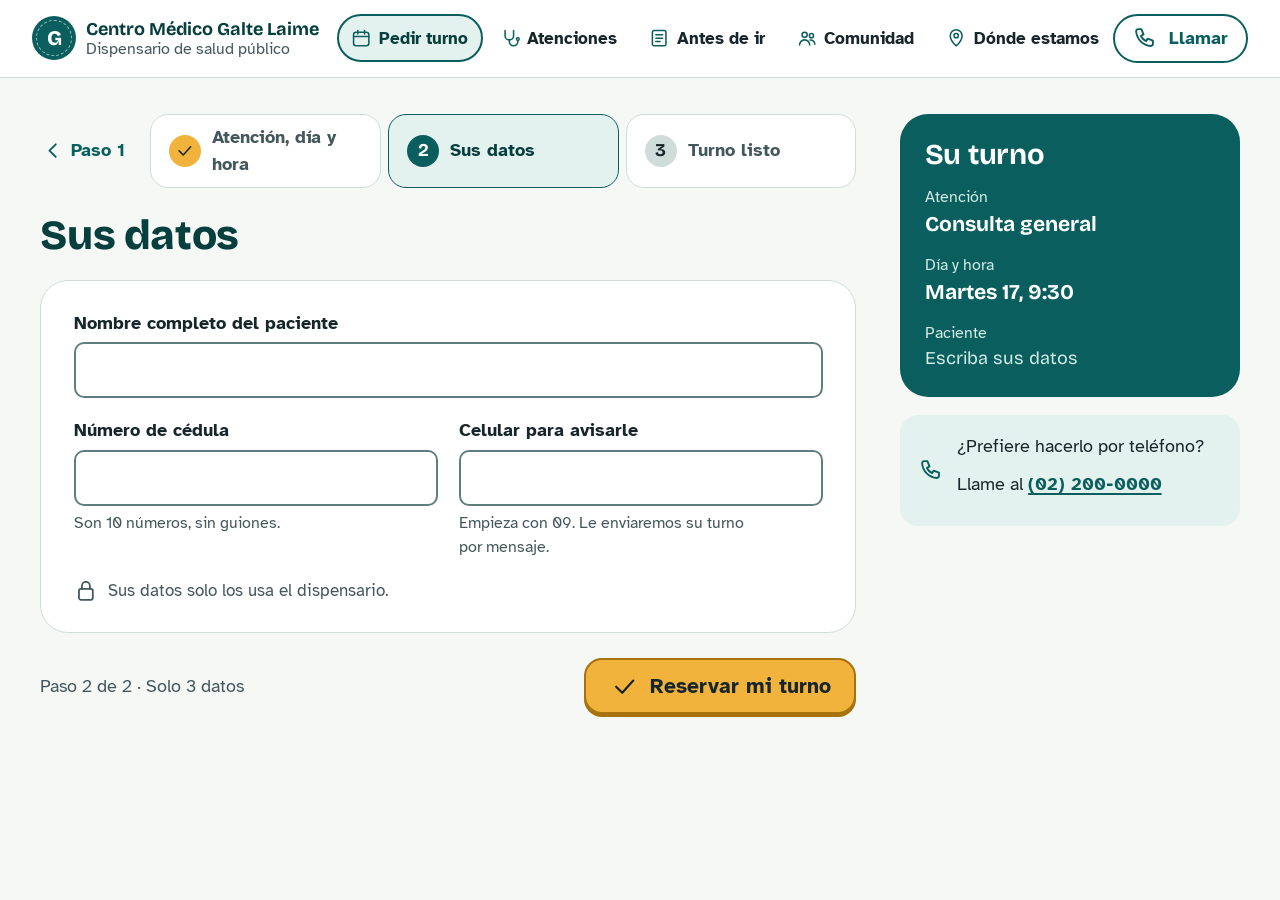
==== commit 6341ebd7: "Versión final corregida menú" ====
--- a/datos.html
+++ b/datos.html
@@ -8,20 +8,21 @@
   <title>Pedir turno: paso 2 de 2 | Centro Médico Galte Laime</title>
   <link rel="preload" href="fonts/atkinson-400.woff2" as="font" type="font/woff2" crossorigin>
   <link rel="stylesheet" href="css/estilos.css">
-</head><body>
+</head>
+<body class="pag-flujo">
   <a class="saltar" href="#contenido">Saltar al contenido</a>
 
   <header class="sitio">
     <div class="sitio__barra">
       <a class="marca" href="index.html">
         <span class="marca__sello" aria-hidden="true">G</span>
-        <span class="marca__texto"><strong>Centro Médico Galte Laime</strong><span>Dispensario de salud público</span></span>
+        <span class="marca__texto"><strong><span class="solo-amplio">Centro Médico </span>Galte Laime</strong><span>Dispensario <span class="solo-amplio">de salud </span>público</span></span>
       </a>
       <a class="btn btn--linea btn--llamar" href="tel:+59322000000"><svg class="ico" viewBox="0 0 24 24" aria-hidden="true" focusable="false"><path d="M5 3h3l2 5-2.5 1.5a11 11 0 0 0 5 5L14 12l5 2v3a2 2 0 0 1-2 2A15 15 0 0 1 3 5a2 2 0 0 1 2-2z"/></svg><span>Llamar</span></a>
     </div>
     <nav class="menu" aria-label="Menú principal">
       <ul>
-        <li><a href="index.html#turno" aria-current="page"><svg class="ico" viewBox="0 0 24 24" aria-hidden="true" focusable="false"><rect x="3" y="5" width="18" height="16" rx="3"/><path d="M3 10h18M8 3v4M16 3v4"/></svg><span>Pedir turno</span></a></li>
+        <li><a href="index.html#inicio" aria-current="page"><svg class="ico" viewBox="0 0 24 24" aria-hidden="true" focusable="false"><rect x="3" y="5" width="18" height="16" rx="3"/><path d="M3 10h18M8 3v4M16 3v4"/></svg><span>Pedir turno</span></a></li>
         <li><a href="index.html#atenciones"><svg class="ico" viewBox="0 0 24 24" aria-hidden="true" focusable="false"><path d="M6 3v6a5 5 0 0 0 10 0V3"/><path d="M11 14v2a5 5 0 0 0 10 0v-1"/><circle cx="21" cy="13" r="1.6"/></svg><span>Atenciones</span></a></li>
         <li><a href="index.html#antes-de-ir"><svg class="ico" viewBox="0 0 24 24" aria-hidden="true" focusable="false"><rect x="4" y="3" width="16" height="18" rx="2"/><path d="M8 8h8M8 12h8M8 16h5"/></svg><span>Antes de ir</span></a></li>
         <li><a href="index.html#comunidad"><svg class="ico" viewBox="0 0 24 24" aria-hidden="true" focusable="false"><circle cx="9" cy="8" r="3"/><path d="M3 20a6 6 0 0 1 12 0"/><circle cx="17" cy="9" r="2.4"/><path d="M15.5 14.2A5 5 0 0 1 21 19"/></svg><span>Comunidad</span></a></li>
@@ -31,74 +32,56 @@
   </header>
 
   <main id="contenido" class="flujo">
-    <div class="flujo__cabeza">
-      <a class="volver" href="pedir-turno.html"><svg class="ico" viewBox="0 0 24 24" aria-hidden="true" focusable="false"><path d="m15 6-6 6 6 6"/></svg><span>Volver al paso 1</span></a>
+    <div class="paso-top">
+      <a class="volver" href="pedir-turno.html"><svg class="ico" viewBox="0 0 24 24" aria-hidden="true" focusable="false"><path d="m15 6-6 6 6 6"/></svg><span>Paso 1</span></a>
       <ol class="progreso" aria-label="Pasos para pedir turno"><li class="hecho"><span class="progreso__num" aria-hidden="true"><svg class="ico" viewBox="0 0 24 24" aria-hidden="true" focusable="false"><path d="m5 12 5 5 9-10"/></svg></span><span class="progreso__txt"><span class="sr">(completado) </span>Atención, día y hora</span></li><li class="actual" aria-current="step"><span class="progreso__num" aria-hidden="true">2</span><span class="progreso__txt">Sus datos</span></li><li class=""><span class="progreso__num" aria-hidden="true">3</span><span class="progreso__txt">Turno listo</span></li></ol>
+      <p class="paso-top__txt" aria-hidden="true">Paso 2 de 2</p>
     </div>
-
     <div class="flujo__grid">
       <div class="flujo__principal">
         <h1>Sus datos</h1>
-        <p class="flujo__ayuda">Paso 2 de 2. Solo necesitamos 3 datos. Todos son obligatorios.</p>
+        <div class="resumen-mini"><svg class="ico" viewBox="0 0 24 24" aria-hidden="true" focusable="false"><rect x="3" y="5" width="18" height="16" rx="3"/><path d="M3 10h18M8 3v4M16 3v4"/></svg><p><strong>Martes 17, 9:30</strong><span>Consulta general</span></p><a href="pedir-turno.html">Cambiar<span class="sr"> atención, día u hora</span></a></div>
 
-        <form class="panel form-datos" action="turno-listo.html" method="get">
-          <div class="campo campo--ancho">
-            <label for="nombre">Nombre completo del paciente</label>
-            <input id="nombre" name="nombre" type="text" autocomplete="name" required minlength="5" aria-describedby="nombre-ayuda">
-            <p class="campo__ayuda" id="nombre-ayuda">Ejemplo: Mateo Jijón Ortega</p>
-            <p class="campo__error" aria-hidden="true"><svg class="ico" viewBox="0 0 24 24" aria-hidden="true" focusable="false"><circle cx="12" cy="12" r="9"/><path d="M12 7v6M12 16.5v.5"/></svg><span>Escriba el nombre y el apellido del paciente.</span></p>
+        <form class="form-datos" action="turno-listo.html" method="get" id="form-datos">
+          <div class="panel campos">
+            <div class="campo campo--ancho">
+              <label for="nombre">Nombre completo del paciente</label>
+              <input id="nombre" name="nombre" type="text" autocomplete="name" required minlength="5">
+              <p class="campo__error" aria-hidden="true"><svg class="ico" viewBox="0 0 24 24" aria-hidden="true" focusable="false"><circle cx="12" cy="12" r="9"/><path d="M12 7v6M12 16.5v.5"/></svg><span>Escriba el nombre y el apellido del paciente.</span></p>
+            </div>
+            <div class="campo">
+              <label for="cedula">Número de cédula</label>
+              <input id="cedula" name="cedula" type="text" inputmode="numeric" autocomplete="off" required pattern="[0-9]{10}" maxlength="10" aria-describedby="cedula-ayuda" title="La cédula tiene 10 números, sin guiones.">
+              <p class="campo__ayuda" id="cedula-ayuda">Son 10 números, sin guiones.</p>
+              <p class="campo__error" aria-hidden="true"><svg class="ico" viewBox="0 0 24 24" aria-hidden="true" focusable="false"><circle cx="12" cy="12" r="9"/><path d="M12 7v6M12 16.5v.5"/></svg><span>Faltan números. La cédula tiene 10 números.</span></p>
+            </div>
+            <div class="campo">
+              <label for="celular">Celular para avisarle</label>
+              <input id="celular" name="celular" type="tel" inputmode="numeric" autocomplete="tel" required pattern="09[0-9]{8}" maxlength="10" aria-describedby="celular-ayuda" title="El celular empieza con 09 y tiene 10 números.">
+              <p class="campo__ayuda" id="celular-ayuda">Empieza con 09. Le enviaremos su turno por mensaje.</p>
+              <p class="campo__error" aria-hidden="true"><svg class="ico" viewBox="0 0 24 24" aria-hidden="true" focusable="false"><circle cx="12" cy="12" r="9"/><path d="M12 7v6M12 16.5v.5"/></svg><span>El celular empieza con 09 y tiene 10 números.</span></p>
+            </div>
+            <p class="privacidad campo--ancho"><svg class="ico" viewBox="0 0 24 24" aria-hidden="true" focusable="false"><rect x="5" y="10" width="14" height="11" rx="2"/><path d="M8 10V7a4 4 0 0 1 8 0v3"/></svg><span>Sus datos solo los usa el dispensario.</span></p>
           </div>
-
-          <div class="campo">
-            <label for="cedula">Número de cédula</label>
-            <input id="cedula" name="cedula" type="text" inputmode="numeric" autocomplete="off" required pattern="[0-9]{10}" maxlength="10" aria-describedby="cedula-ayuda" title="La cédula tiene 10 números, sin guiones.">
-            <p class="campo__ayuda" id="cedula-ayuda">Son 10 números, sin guiones.</p>
-            <p class="campo__error" aria-hidden="true"><svg class="ico" viewBox="0 0 24 24" aria-hidden="true" focusable="false"><circle cx="12" cy="12" r="9"/><path d="M12 7v6M12 16.5v.5"/></svg><span>Faltan números. La cédula tiene 10 números.</span></p>
-          </div>
-
-          <div class="campo">
-            <label for="celular">Celular para avisarle</label>
-            <input id="celular" name="celular" type="tel" inputmode="numeric" autocomplete="tel" required pattern="09[0-9]{8}" maxlength="10" aria-describedby="celular-ayuda" title="El celular empieza con 09 y tiene 10 números.">
-            <p class="campo__ayuda" id="celular-ayuda">Empieza con 09. Le enviaremos su turno por mensaje.</p>
-            <p class="campo__error" aria-hidden="true"><svg class="ico" viewBox="0 0 24 24" aria-hidden="true" focusable="false"><circle cx="12" cy="12" r="9"/><path d="M12 7v6M12 16.5v.5"/></svg><span>El celular empieza con 09 y tiene 10 números.</span></p>
-          </div>
-
-          <p class="privacidad campo--ancho"><svg class="ico" viewBox="0 0 24 24" aria-hidden="true" focusable="false"><rect x="5" y="10" width="14" height="11" rx="2"/><path d="M8 10V7a4 4 0 0 1 8 0v3"/></svg><span>Sus datos solo los usa el dispensario para su turno.</span></p>
-
-          <div class="flujo__acciones campo--ancho">
+          <div class="flujo__acciones">
+            <p class="solo-amplio">Paso 2 de 2 · Solo 3 datos</p>
             <button class="btn btn--maiz btn--grande" type="submit"><svg class="ico" viewBox="0 0 24 24" aria-hidden="true" focusable="false"><path d="m5 12 5 5 9-10"/></svg><span>Reservar mi turno</span></button>
           </div>
         </form>
       </div>
 
-      <aside class="resumen" aria-labelledby="resumen-titulo">
-        <h2 id="resumen-titulo">Su turno</h2>
-        <dl>
-          <div><dt>Atención</dt><dd>Consulta general</dd></div>
-          <div><dt>Día y hora</dt><dd>Martes 17, 9:30</dd></div>
-        </dl>
-        <a class="resumen__cambiar" href="pedir-turno.html">Cambiar atención, día u hora</a>
-        <p class="resumen__nota"><svg class="ico" viewBox="0 0 24 24" aria-hidden="true" focusable="false"><path d="M5 3h3l2 5-2.5 1.5a11 11 0 0 0 5 5L14 12l5 2v3a2 2 0 0 1-2 2A15 15 0 0 1 3 5a2 2 0 0 1 2-2z"/></svg><span>¿Prefiere llamar? <a href="tel:+59322000000">(02)&nbsp;200&#8209;0000</a></span></p>
+      <aside class="lado" aria-labelledby="resumen-titulo">
+        <div class="resumen">
+          <h2 id="resumen-titulo">Su turno</h2>
+          <dl>
+            <div><dt>Atención</dt><dd>Consulta general</dd></div>
+            <div><dt>Día y hora</dt><dd>Martes 17, 9:30</dd></div>
+            <div><dt>Paciente</dt><dd class="resumen__vacio">Escriba sus datos</dd></div>
+          </dl>
+        </div>
+        <p class="ayuda-tel"><svg class="ico" viewBox="0 0 24 24" aria-hidden="true" focusable="false"><path d="M5 3h3l2 5-2.5 1.5a11 11 0 0 0 5 5L14 12l5 2v3a2 2 0 0 1-2 2A15 15 0 0 1 3 5a2 2 0 0 1 2-2z"/></svg><span>¿Prefiere hacerlo por teléfono? Llame al <a href="tel:+59322000000">(02)&nbsp;200&#8209;0000</a></span></p>
       </aside>
     </div>
   </main>
-
-  <footer class="pie">
-    <div class="pie__grid">
-      <section aria-labelledby="pie-dir">
-        <h2 id="pie-dir">Dirección</h2>
-        <address>Av. Salud Pública N.º 1234, Barrio Galte Laime<br>Frente a la Plaza Central</address>
-      </section>
-      <section aria-labelledby="pie-tel">
-        <h2 id="pie-tel">Teléfonos</h2>
-        <p><a href="tel:+59322000000">(02)&nbsp;200&#8209;0000</a><br><a href="tel:+593987654321">098&nbsp;765&nbsp;4321</a></p>
-      </section>
-      <section aria-labelledby="pie-hor">
-        <h2 id="pie-hor">Horario</h2>
-        <p>Lunes a viernes<br><time datetime="08:00">8:00</time> a <time datetime="16:30">16:30</time></p>
-      </section>
-    </div>
-    <p class="pie__legal">© 2026 Centro Médico Galte Laime · Dispensario de Salud Público. Elaborado por Nicholas Ortiz, Alfredo Navas y Christian Pagllacho.</p>
-  </footer>
 </body>
 </html>
--- a/css/estilos.css
+++ b/css/estilos.css
@@ -1,485 +1,449 @@
 /* =====================================================================
-   Centro Médico Galte Laime · Sistema de citas
-   HTML5 semántico + CSS3 puro (sin JavaScript)
+   Centro Médico Galte Laime · Sistema de citas  (v2: fiel al mockup)
+   HTML5 semántico + CSS3 puro, sin JavaScript
    Objetivo: WCAG 2.2 nivel AA · mobile-first · 360 px → 1280 px
    ---------------------------------------------------------------------
    Contraste verificado (texto ≥ 4,5:1 · componentes ≥ 3:1):
      tinta  #17262B / blanco ........ 15,4:1
-     verde  #0A5F5E / blanco ......... 7,5:1
-     blanco / verde  #0A5F5E ......... 7,5:1
+     verde  #0A5F5E / blanco ......... 7,5:1   (y blanco sobre verde)
      tinta  #17262B / maíz #F2B33D ... 9,0:1
      suave  #44575D / fondo #F5F8F5 .. 7,0:1
      aviso  #B3261E / blanco ......... 6,6:1
-     borde  #5F7F7F / blanco ......... 4,4:1  (bordes de campos)
+     borde  #5F7F7F / blanco ......... 4,4:1   (bordes de controles)
+     maíz   #F2B33D / verde osc. ..... 6,9:1   (títulos del pie)
    ===================================================================== */
 
 @layer reset, tokens, base, layout, componentes, paginas, utilidades;
 
-/* ---------- 1. Reset mínimo ---------- */
+/* ---------- 1. Reset ---------- */
 @layer reset {
   *, *::before, *::after { box-sizing: border-box; }
   * { margin: 0; }
   html { -webkit-text-size-adjust: 100%; text-size-adjust: 100%; }
   ul[role="list"], ol { list-style: none; padding: 0; }
   img, svg { display: block; max-inline-size: 100%; }
-  input, button, select, textarea { font: inherit; color: inherit; }
+  input, button { font: inherit; color: inherit; }
   fieldset { border: 0; padding: 0; min-inline-size: 0; }
   legend { padding: 0; }
 }
 
-/* ---------- 2. Tokens de diseño ---------- */
+/* ---------- 2. Tokens ---------- */
 @layer tokens {
   @font-face { font-family: "Atkinson"; src: url("../fonts/atkinson-400.woff2") format("woff2"); font-weight: 400; font-display: swap; }
   @font-face { font-family: "Atkinson"; src: url("../fonts/atkinson-700.woff2") format("woff2"); font-weight: 700; font-display: swap; }
   @font-face { font-family: "Bricolage"; src: url("../fonts/bricolage.woff2") format("woff2"); font-weight: 200 800; font-display: swap; }
 
   :root {
-    /* Paleta del proyecto (definida en el Card Sorting y en los mockups) */
-    --verde: #0A5F5E;        /* marca, enlaces, botones secundarios */
-    --verde-osc: #073F3E;    /* títulos, pie */
-    --menta: #E4F2EF;        /* superficies suaves */
-    --fondo: #F5F8F5;
-    --papel: #FFFFFF;
-    --tinta: #17262B;        /* texto principal */
-    --suave: #44575D;        /* texto secundario */
-    --maiz: #F2B33D;         /* acción principal (siempre con texto oscuro) */
-    --maiz-borde: #A8730F;
-    --maiz-claro: #FCEFD2;
-    --aviso: #B3261E;        /* solo errores y emergencias */
-    --borde: #5F7F7F;        /* bordes de controles: 4,4:1 */
-    --linea: #CFDDDA;        /* divisores decorativos */
-
-    /* Tipografía: base de 18 px y escala fluida */
+    --verde: #0A5F5E; --verde-osc: #073F3E; --menta: #E4F2EF; --fondo: #F5F8F5; --papel: #FFFFFF;
+    --tinta: #17262B; --suave: #44575D; --maiz: #F2B33D; --maiz-borde: #A8730F; --maiz-claro: #FCEFD2;
+    --aviso: #B3261E; --borde: #5F7F7F; --linea: #CFDDDA; --sobre-verde: #DDEFEC;
+
     --f-texto: "Atkinson", "Atkinson Hyperlegible", system-ui, sans-serif;
     --f-titulo: "Bricolage", "Bricolage Grotesque", system-ui, sans-serif;
-    --t-xs: 0.889rem;   /* 16 px: el tamaño mínimo permitido */
-    --t-s: 0.944rem;    /* 17 px */
-    --t-m: 1rem;        /* 18 px */
-    --t-l: 1.167rem;    /* 21 px */
-    --t-xl: clamp(1.4rem, 1.1rem + 1.2vw, 1.75rem);
-    --t-2xl: clamp(1.75rem, 1.3rem + 2vw, 2.4rem);
-    --t-3xl: clamp(2.1rem, 1.4rem + 3.4vw, 3.6rem);
-
-    /* Medidas */
-    --tactil: 48px;              /* objetivo táctil mínimo exigido por la ficha */
-    --foco: 3px;                 /* grosor mínimo del indicador de foco */
-    --r-s: 10px; --r-m: 16px; --r-l: 26px;
-    --esp: clamp(1rem, 0.6rem + 2vw, 3rem);   /* margen lateral fluido */
+    --t-xs: 0.889rem;  /* 16 px: tamaño mínimo */
+    --t-s: 0.944rem;   /* 17 px */
+    --t-m: 1rem;       /* 18 px: base */
+    --t-l: 1.167rem;   /* 21 px */
+    --t-xl: clamp(1.35rem, 1.1rem + 1vw, 1.6rem);
+    --t-2xl: clamp(1.6rem, 1.2rem + 1.8vw, 2.3rem);
+    --t-3xl: clamp(2.1rem, 1.3rem + 3.4vw, 3.6rem);
+
+    --tactil: 48px;    /* objetivo táctil mínimo */
+    --foco: 3px;       /* grosor mínimo del indicador de foco */
+    --r-s: 10px; --r-m: 18px; --r-l: 28px;
+    --esp: clamp(1rem, 0.4rem + 2.6vw, 3rem);
     --max: 1200px;
   }
 }
 
 /* ---------- 3. Base ---------- */
 @layer base {
-  html { font-size: 112.5%; scroll-padding-block-start: 1rem; color-scheme: light; }
+  html { font-size: 112.5%; color-scheme: light; }
   @media (prefers-reduced-motion: no-preference) { html { scroll-behavior: smooth; } }
-
-  body {
-    font-family: var(--f-texto);
-    font-size: var(--t-m);
-    line-height: 1.55;
-    color: var(--tinta);
-    background: var(--fondo);
-    -webkit-font-smoothing: antialiased;
-    text-rendering: optimizeLegibility;
-  }
-  h1, h2, h3, h4 { font-family: var(--f-titulo); color: var(--verde-osc); line-height: 1.12; letter-spacing: -0.01em; text-wrap: balance; }
+  body { font-family: var(--f-texto); font-size: var(--t-m); line-height: 1.5; color: var(--tinta); background: var(--fondo); -webkit-font-smoothing: antialiased; }
+  h1, h2, h3 { font-family: var(--f-titulo); color: var(--verde-osc); line-height: 1.1; letter-spacing: -0.01em; text-wrap: balance; }
   p, li, dd { text-wrap: pretty; }
-  strong { font-weight: 700; }
-
   a { color: var(--verde); text-underline-offset: 0.18em; text-decoration-thickness: 2px; }
   a:hover { color: var(--verde-osc); }
-
-  .ico { inline-size: 1.35em; block-size: 1.35em; flex: none; fill: none; stroke: currentColor; stroke-width: 1.8; stroke-linecap: round; stroke-linejoin: round; }
-
-  /* Foco visible ≥ 3 px en TODOS los elementos interactivos (WCAG 2.4.7 y 2.4.13) */
-  :where(a, button, input, select, textarea, summary, [tabindex]):focus-visible {
+  .ico { inline-size: 1.4em; block-size: 1.4em; flex: none; fill: none; stroke: currentColor; stroke-width: 1.8; stroke-linecap: round; stroke-linejoin: round; }
+
+  /* Foco visible de 3 px en TODOS los elementos interactivos (WCAG 2.4.7 / 2.4.13) */
+  :where(a, button, input):focus-visible {
     outline: var(--foco) solid var(--verde-osc);
     outline-offset: 3px;
-    box-shadow: 0 0 0 calc(var(--foco) + 3px) var(--papel);  /* halo blanco: separa el anillo de cualquier fondo */
-  }
-  /* Los campos de texto muestran el foco también con ratón o toque (:focus) */
-  :where(input:not([type="radio"]), select, textarea):focus {
-    outline: var(--foco) solid var(--verde-osc);
-    outline-offset: 2px;
-  }
-  /* Sobre fondos verdes el anillo cambia a blanco para mantener el contraste */
-  :where(.hero, .confirmacion, .pie, .barra-accion) :where(a, button, input):focus-visible {
+    box-shadow: 0 0 0 calc(var(--foco) + 3px) var(--papel);
+  }
+  :where(input:not([type="radio"])):focus { outline: var(--foco) solid var(--verde-osc); outline-offset: 2px; }
+  /* Sobre fondos verdes el anillo pasa a blanco */
+  :where(.hero__texto, .confirmacion, .pie, .resumen) :where(a, button):focus-visible {
     outline-color: var(--papel);
     box-shadow: 0 0 0 calc(var(--foco) + 3px) var(--verde-osc);
   }
-  :where(.reserva-rapida, .ticket) :where(a, button, input):focus-visible {
-    outline-color: var(--verde-osc);
-    box-shadow: 0 0 0 calc(var(--foco) + 3px) var(--papel);
-  }
 }
 
 /* ---------- 4. Layout ---------- */
 @layer layout {
-  main { display: block; }
-  .seccion, .dos-col, .donde, .datos-clave, .flujo, .despues, .pie__grid { inline-size: min(100% - 2 * var(--esp), var(--max)); margin-inline: auto; }
-  .seccion { padding-block: clamp(2rem, 1.5rem + 3vw, 4rem) 1.5rem; }
-  .seccion__cabeza { max-inline-size: 60ch; margin-block-end: 1.4rem; }
-  .seccion__cabeza h2 { font-size: var(--t-2xl); margin-block-end: 0.4rem; }
-  .seccion__cabeza p { color: var(--suave); }
-  .dos-col { display: grid; gap: 2rem; padding-block: 1.5rem 2.5rem; }
-  @media (min-width: 900px) { .dos-col { grid-template-columns: 1fr 1.25fr; align-items: start; gap: 2.5rem; } }
+  .ancho { inline-size: min(100% - 2 * var(--esp), var(--max)); margin-inline: auto; }
+  .seccion, .dos-col, .flujo, .despues, .pie__grid, .pie__legal { inline-size: min(100% - 2 * var(--esp), var(--max)); margin-inline: auto; }
+  .seccion { padding-block: 1.6rem 1rem; }
+  .seccion h2 { font-size: var(--t-xl); margin-block-end: 0.3rem; }
+  .seccion__intro { color: var(--suave); margin-block-end: 1rem; }
+  .dos-col { display: grid; gap: 1.6rem; padding-block: 0.6rem 2rem; }
+  @media (min-width: 900px) {
+    .seccion { padding-block: 3rem 1.5rem; }
+    .seccion h2 { font-size: var(--t-2xl); }
+    .dos-col { grid-template-columns: 1fr 1.25fr; align-items: start; gap: 2.4rem; padding-block: 1.5rem 3rem; }
+  }
 }
 
 /* ---------- 5. Componentes ---------- */
 @layer componentes {
-
-  /* Enlace para saltar el menú (WCAG 2.4.1) */
-  .saltar {
-    position: absolute; inset-inline-start: 1rem; inset-block-start: -100px; z-index: 50;
-    display: inline-flex; align-items: center; min-block-size: var(--tactil); padding-inline: 1.2rem;
-    background: var(--tinta); color: var(--papel); font-weight: 700; border-radius: var(--r-s); text-decoration: none;
-  }
+  .saltar { position: absolute; inset-inline-start: 1rem; inset-block-start: -100px; z-index: 50; display: inline-flex; align-items: center; min-block-size: var(--tactil); padding-inline: 1.2rem; background: var(--tinta); color: var(--papel); font-weight: 700; border-radius: var(--r-s); text-decoration: none; }
   .saltar:focus-visible { inset-block-start: 0.6rem; color: var(--papel); }
 
-  /* Botones: siempre ≥ 48 px de alto, ícono + texto */
-  .btn {
-    display: inline-flex; align-items: center; justify-content: center; gap: 0.6rem;
-    min-block-size: var(--tactil); padding: 0.6rem 1.3rem;
-    border: 2px solid transparent; border-radius: var(--r-m);
-    font-weight: 700; font-size: var(--t-m); line-height: 1.2; text-decoration: none; cursor: pointer;
-    transition: background-color .15s, transform .1s;
-  }
+  /* Botones: ≥ 48 px, ícono + texto */
+  .btn { display: inline-flex; align-items: center; justify-content: center; gap: 0.6rem; min-block-size: var(--tactil); padding: 0.55rem 1.3rem; border: 2px solid transparent; border-radius: var(--r-m); font-weight: 700; font-size: var(--t-m); line-height: 1.2; text-decoration: none; cursor: pointer; }
   .btn:active { transform: translateY(1px); }
-  .btn--grande { min-block-size: 56px; font-size: var(--t-l); padding-inline: 1.6rem; }
+  .btn--grande { min-block-size: 56px; font-size: var(--t-l); }
   .btn--maiz { background: var(--maiz); color: var(--tinta); border-color: var(--maiz-borde); box-shadow: 0 3px 0 var(--maiz-borde); }
   .btn--maiz:hover { background: #F5C15F; color: var(--tinta); }
   .btn--verde { background: var(--verde); color: var(--papel); box-shadow: 0 3px 0 var(--verde-osc); }
   .btn--verde:hover { background: var(--verde-osc); color: var(--papel); }
   .btn--linea { background: var(--papel); color: var(--verde); border-color: var(--verde); }
   .btn--linea:hover { background: var(--menta); }
-  .btn--blanco { background: transparent; color: var(--papel); border-color: var(--papel); }
-  .btn--blanco:hover { background: rgb(255 255 255 / .12); color: var(--papel); }
-
-  .enlace-flecha { display: inline-flex; align-items: center; gap: 0.3rem; min-block-size: var(--tactil); font-weight: 700; }
 
   /* ----- Encabezado ----- */
   .sitio { background: var(--papel); border-block-end: 1px solid var(--linea); }
-  .sitio__barra { display: flex; align-items: center; justify-content: space-between; gap: 0.75rem; padding: 0.6rem var(--esp); }
-  .marca { display: flex; align-items: center; gap: 0.6rem; min-block-size: var(--tactil); text-decoration: none; color: var(--verde-osc); }
+  .sitio__barra { display: flex; align-items: center; justify-content: space-between; gap: 0.75rem; padding: 0.55rem var(--esp); }
+  .marca { display: flex; align-items: center; gap: 0.55rem; min-block-size: var(--tactil); text-decoration: none; color: var(--verde-osc); }
   .marca__sello { position: relative; inline-size: 44px; block-size: 44px; flex: none; display: grid; place-items: center; border-radius: 50%; background: var(--verde); color: var(--papel); font-family: var(--f-titulo); font-weight: 800; font-size: 1.15rem; }
   .marca__sello::after { content: ""; position: absolute; inset: 4px; border: 1.5px dashed rgb(255 255 255 / .6); border-radius: 50%; }
   .marca__texto { display: grid; line-height: 1.15; }
-  .marca__texto strong { font-family: var(--f-titulo); font-size: var(--t-m); }
-  .marca__texto span { font-size: var(--t-xs); color: var(--suave); }
-  .btn--llamar { flex: none; padding-inline: 1rem; border-radius: 999px; }
-
-  /* Menú: las 5 categorías del Card Sorting. En móvil se desliza horizontalmente. */
-  .menu ul { display: flex; gap: 0.4rem; list-style: none; padding: 0 var(--esp) 0.6rem; overflow-x: auto; scroll-snap-type: x proximity; scrollbar-width: thin; }
-  .menu li { flex: none; scroll-snap-align: start; }
-  .menu a {
-    display: inline-flex; align-items: center; gap: 0.45rem; min-block-size: var(--tactil); padding-inline: 1rem;
-    border: 2px solid var(--linea); border-radius: 999px; color: var(--tinta); font-weight: 700; font-size: var(--t-s); text-decoration: none; white-space: nowrap;
-  }
-  .menu a .ico { color: var(--verde); }
-  .menu a:hover { border-color: var(--verde); background: var(--menta); color: var(--verde-osc); }
-  .menu a[aria-current="page"] { background: var(--menta); border-color: var(--verde); color: var(--verde-osc); }
-
+  .marca__texto strong { font-family: var(--f-titulo); font-size: var(--t-m); white-space: nowrap; }
+  .marca__texto > span { font-size: var(--t-xs); color: var(--suave); white-space: nowrap; }
+  .btn--llamar { flex: none; border-radius: 999px; padding-inline: 1rem; }
+
+  /* Menú: las 5 categorías del Card Sorting (en móvil, fila deslizable) */
+  .menu ul { display: flex; gap: 0.4rem; list-style: none; padding: 0 var(--esp) 0.55rem; overflow-x: auto; scrollbar-width: thin; }
+  .menu li { flex: none; }
+  .menu a { display: inline-flex; align-items: center; gap: 0.4rem; min-block-size: var(--tactil); padding-inline: 0.9rem; border: 2px solid var(--linea); border-radius: 999px; color: var(--tinta); font-weight: 700; font-size: var(--t-s); text-decoration: none; white-space: nowrap; }
+  .menu a .ico { color: var(--verde); inline-size: 1.2em; block-size: 1.2em; }
+  .menu a:hover, .menu a[aria-current="page"] { background: var(--menta); border-color: var(--verde); color: var(--verde-osc); }
   @media (min-width: 1100px) {
-    .sitio { display: flex; align-items: center; justify-content: space-between; padding-inline: var(--esp); }
+    .sitio { display: flex; align-items: center; justify-content: space-between; gap: 1rem; padding-inline: clamp(1rem, 2.5vw, 3rem); }
     .sitio__barra { display: contents; }
-    .marca { order: 1; }
-    .menu { order: 2; }
-    .btn--llamar { order: 3; }
-    .menu ul { padding: 0.7rem 0; overflow: visible; }
-    .menu a { border-color: transparent; }
-  }
-
-  /* ----- Barra de acciones fija (solo móvil, al alcance del pulgar) ----- */
-  .barra-accion {
-    position: sticky; inset-block-end: 0; z-index: 20;
-    display: grid; grid-template-columns: 1.3fr 1fr; gap: 0.5rem;
-    padding: 0.6rem 0.8rem calc(0.6rem + env(safe-area-inset-bottom));
-    background: rgb(255 255 255 / .97); border-block-start: 1px solid var(--linea); box-shadow: 0 -6px 18px rgb(7 63 62 / .08);
-  }
-  .barra-accion .btn { white-space: nowrap; padding-inline: 0.8rem; }
-  .barra-accion :where(a):focus-visible { outline-color: var(--verde-osc); box-shadow: 0 0 0 calc(var(--foco) + 3px) var(--papel); }
-  @media (min-width: 900px) { .barra-accion { display: none; } }
-
-  /* ----- Datos clave (siempre visibles, hallazgo n.º 2 del Card Sorting) ----- */
-  .datos-clave { list-style: none; padding: 0; display: grid; margin-block-start: 1rem; background: var(--papel); border: 1px solid var(--linea); border-radius: var(--r-m); overflow: hidden; }
-  .datos-clave li { display: flex; align-items: center; gap: 0.75rem; padding: 0.8rem 1.1rem; }
-  .datos-clave li + li { border-block-start: 1px solid var(--linea); }
-  .datos-clave .ico { color: var(--verde); }
-  .datos-clave__alerta, .datos-clave__alerta a { color: var(--aviso); font-weight: 700; }
-  .datos-clave__alerta .ico { color: var(--aviso); }
-  .datos-clave__alerta a { display: inline-flex; align-items: center; min-block-size: var(--tactil); }
+    .marca { order: 1; } .menu { order: 2; } .btn--llamar { order: 3; }
+    .menu ul { padding: 0.8rem 0; gap: 0.15rem; overflow: visible; }
+    .menu a { border-color: transparent; padding-inline: 0.7rem; font-size: var(--t-s); }
+  }
+
+  /* ----- Datos clave: horario · gratuidad · 911 ----- */
+  .datos, .datos-hero { list-style: none; padding: 0; }
+  .datos li, .datos-hero li { display: flex; align-items: center; gap: 0.7rem; }
+  .datos { background: var(--papel); border-block-end: 1px solid var(--linea); }
+  .datos li { padding: 0.75rem var(--esp); border-block-start: 1px solid var(--linea); }
+  .datos li .ico { color: var(--verde); }
+  .datos .alerta, .datos .alerta a { color: var(--aviso); font-weight: 700; }
+  .datos .alerta .ico { color: var(--aviso); }
+  .datos a, .datos-hero a { display: inline-flex; align-items: center; min-block-size: var(--tactil); }
+  .datos-hero { display: none; }
+
+  /* ----- Atenciones: lista compacta, toda la fila es el enlace ----- */
+  .filas { display: grid; gap: 0.6rem; }
+  .fila { display: flex; align-items: center; gap: 0.9rem; min-block-size: 64px; padding: 0.7rem 0.9rem; background: var(--papel); border: 1.5px solid var(--linea); border-radius: var(--r-m); text-decoration: none; color: var(--tinta); }
+  .fila:hover { border-color: var(--verde); }
+  .fila__ico { inline-size: 46px; block-size: 46px; flex: none; display: grid; place-items: center; border-radius: 14px; background: var(--menta); color: var(--verde); }
+  .fila__txt { display: grid; line-height: 1.25; }
+  .fila__txt strong { font-size: var(--t-m); }
+  .fila__txt span { font-size: var(--t-xs); color: var(--suave); }
+  .fila > .ico:last-child { margin-inline-start: auto; color: var(--borde); }
   @media (min-width: 900px) {
-    .datos-clave { grid-template-columns: repeat(3, auto); justify-content: start; gap: 0; }
-    .datos-clave li + li { border-block-start: 0; border-inline-start: 1px solid var(--linea); }
-  }
-
-  /* ----- Tarjetas de atención (article) con consultas de contenedor ----- */
-  .atenciones { display: grid; gap: 0.75rem; grid-template-columns: repeat(auto-fill, minmax(min(100%, 300px), 1fr)); }
-  .atenciones > li { container-type: inline-size; }
-  .atencion {
-    position: relative; display: grid; grid-template-columns: auto 1fr; gap: 0.2rem 0.9rem; align-items: start;
-    padding: 1rem 1.1rem; background: var(--papel); border: 1.5px solid var(--linea); border-radius: var(--r-m); block-size: 100%;
-  }
-  .atencion:has(a:hover) { border-color: var(--verde); }
-  .atencion__ico { grid-row: span 3; inline-size: 48px; block-size: 48px; display: grid; place-items: center; border-radius: 14px; background: var(--menta); color: var(--verde); }
-  .atencion h3 { font-size: var(--t-l); }
-  .atencion p { color: var(--suave); font-size: var(--t-s); }
-  .atencion .enlace-flecha { justify-self: start; }
-  @container (min-width: 340px) { .atencion { padding: 1.2rem 1.3rem; } }
+    .filas { grid-template-columns: repeat(3, 1fr); gap: 1rem; }
+    .fila { min-block-size: 84px; }
+  }
 
   /* ----- Antes de ir ----- */
-  .antes { background: var(--maiz-claro); border-radius: var(--r-l); padding: clamp(1.2rem, 1rem + 1.5vw, 2rem); }
-  .antes h2 { font-size: var(--t-xl); margin-block-end: 0.8rem; }
-  .antes ul { display: grid; gap: 0.75rem; }
-  .antes li { display: flex; gap: 0.7rem; align-items: flex-start; }
-  .antes li .ico { color: var(--verde); margin-block-start: 0.1rem; }
-  .antes a { font-weight: 700; }
+  .antes { background: var(--maiz-claro); border-radius: var(--r-l); padding: 1.2rem 1.1rem; }
+  .antes h2 { font-size: var(--t-xl); margin-block-end: 0.6rem; }
+  .antes ul { display: grid; gap: 0.5rem; }
+  .antes li { display: flex; gap: 0.6rem; align-items: flex-start; }
+  .antes li .ico { color: var(--verde); margin-block-start: 0.05rem; }
 
   /* ----- Comunidad ----- */
-  .comunidad h2 { font-size: var(--t-xl); margin-block-end: 1rem; }
-  .comunidad__sub { font-size: var(--t-l); margin-block: 1.4rem 0.7rem; }
-  .video__enlace {
-    position: relative; display: flex; align-items: flex-end; aspect-ratio: 16 / 8; min-block-size: 200px; padding: 1.2rem;
-    border-radius: var(--r-l); overflow: hidden; text-decoration: none; color: var(--papel);
-    background: radial-gradient(circle at 80% 20%, rgb(255 255 255 / .08) 0 30%, transparent 30%), var(--verde-osc);
-  }
-  .video__play { position: absolute; inset: 0; margin: auto; inline-size: 76px; block-size: 76px; display: grid; place-items: center; border-radius: 50%; background: var(--maiz); color: var(--tinta); }
+  .comunidad h2 { font-size: var(--t-xl); margin-block-end: 0.8rem; }
+  .video__enlace { position: relative; display: flex; align-items: flex-end; aspect-ratio: 16 / 8; min-block-size: 180px; padding: 1.1rem; border-radius: var(--r-l); overflow: hidden; text-decoration: none; color: var(--papel); background: radial-gradient(circle at 85% 15%, rgb(255 255 255 / .07) 0 32%, transparent 32%), var(--verde-osc); }
+  .video__play { position: absolute; inset: 0; margin: auto; inline-size: 72px; block-size: 72px; display: grid; place-items: center; border-radius: 50%; background: var(--maiz); color: var(--tinta); }
   .video__texto { position: relative; display: grid; }
   .video__texto strong { font-family: var(--f-titulo); font-size: var(--t-l); }
-  .video__texto span { color: #CFE6E2; font-size: var(--t-s); }
-  .video__enlace:hover .video__play { transform: scale(1.05); }
-  .eventos { display: grid; gap: 0.6rem; }
-  .evento { display: flex; align-items: center; gap: 1rem; padding: 0.8rem 1rem; background: var(--papel); border: 1.5px solid var(--linea); border-radius: var(--r-m); }
-  .evento h4 { font-size: var(--t-m); }
-  .evento p { color: var(--suave); font-size: var(--t-s); }
-  .evento__fecha { flex: none; inline-size: 60px; display: grid; text-align: center; border: 1.5px solid var(--verde); border-radius: 12px; overflow: hidden; font-family: var(--f-titulo); font-size: 1.5rem; font-weight: 800; color: var(--verde-osc); line-height: 1.3; }
+  .video__texto span { color: #CFE6E2; font-size: var(--t-xs); }
+  .eventos { display: grid; gap: 0.6rem; margin-block-start: 0.9rem; }
+  .evento { display: flex; align-items: center; gap: 1rem; padding: 0.7rem 0.9rem; background: var(--papel); border: 1.5px solid var(--linea); border-radius: var(--r-m); }
+  .evento h3 { font-size: var(--t-m); }
+  .evento p { color: var(--suave); font-size: var(--t-xs); }
+  .evento__fecha { flex: none; inline-size: 58px; display: grid; text-align: center; border: 1.5px solid var(--verde); border-radius: 12px; overflow: hidden; font-family: var(--f-titulo); font-size: 1.5rem; font-weight: 800; color: var(--verde-osc); line-height: 1.3; }
   .evento__fecha span { background: var(--verde); color: var(--papel); font-family: var(--f-texto); font-size: var(--t-xs); font-weight: 700; line-height: 1.5; }
 
-  /* ----- Dónde estamos ----- */
-  .donde { display: flex; flex-wrap: wrap; align-items: center; justify-content: space-between; gap: 1rem; padding: 1.4rem clamp(1.2rem, 1rem + 1.5vw, 2rem); margin-block-end: 2.5rem; background: var(--papel); border: 1.5px solid var(--linea); border-radius: var(--r-l); }
-  .donde h2 { font-size: var(--t-xl); margin-block-end: 0.3rem; }
-
-  /* ----- Pie reducido (Cambio 1 de la ficha) ----- */
-  .pie { background: var(--verde-osc); color: #E4F2EF; padding-block: 2rem 1.2rem; }
-  .pie__grid { display: grid; gap: 1.4rem; grid-template-columns: repeat(auto-fit, minmax(220px, 1fr)); }
+  /* ----- Pie reducido ----- */
+  .pie { background: var(--verde-osc); color: #E4F2EF; padding-block: 2rem 1rem; }
+  .pie__grid { display: grid; gap: 1.2rem 2rem; grid-template-columns: repeat(auto-fit, minmax(230px, 1fr)); }
   .pie h2 { font-size: var(--t-l); color: var(--maiz); margin-block-end: 0.3rem; }
   .pie address { font-style: normal; }
-  .pie a { color: var(--papel); display: inline-flex; align-items: center; min-block-size: var(--tactil); }
-  .pie__legal { inline-size: min(100% - 2 * var(--esp), var(--max)); margin: 1.6rem auto 0; padding-block-start: 1rem; border-block-start: 1px solid rgb(255 255 255 / .2); font-size: var(--t-xs); color: #CFE6E2; }
-
-  /* ----- Progreso del turno ----- */
-  .progreso { display: flex; gap: 0.4rem; counter-reset: paso; }
-  .progreso li { flex: 1; display: flex; align-items: center; gap: 0.5rem; min-block-size: var(--tactil); padding: 0.4rem 0.7rem; border-radius: var(--r-m); background: var(--papel); border: 1.5px solid var(--linea); color: var(--suave); font-weight: 700; font-size: var(--t-xs); line-height: 1.2; }
-  .progreso__num { inline-size: 30px; block-size: 30px; flex: none; display: grid; place-items: center; border-radius: 50%; background: var(--linea); color: var(--tinta); font-family: var(--f-titulo); }
-  .progreso__num .ico { inline-size: 1.1em; block-size: 1.1em; }
-  .progreso .actual { border-color: var(--verde); background: var(--menta); color: var(--verde-osc); }
-  .progreso .actual .progreso__num { background: var(--verde); color: var(--papel); }
-  .progreso .hecho .progreso__num { background: var(--maiz); }
-  /* En móvil los pasos no actuales muestran solo el número; el texto queda disponible para lectores de pantalla */
-  @media (max-width: 599px) {
-    .progreso li:not(.actual) { flex: 0 0 auto; gap: 0; padding-inline: 0.55rem; }
-    .progreso li:not(.actual) .progreso__txt { position: absolute; inline-size: 1px; block-size: 1px; overflow: hidden; clip-path: inset(50%); white-space: nowrap; }
+  .pie a { color: var(--papel); display: inline-flex; align-items: center; gap: 0.4rem; min-block-size: var(--tactil); }
+  .pie__legal { margin-block-start: 1.2rem; padding-block-start: 0.9rem; border-block-start: 1px solid rgb(255 255 255 / .2); font-size: var(--t-xs); color: #CFE6E2; }
+  @media (min-width: 900px) { .pie__grid { grid-template-columns: 1.3fr 1fr 1fr; } }
+
+  /* ----- Barra de acción fija (solo inicio, solo móvil) ----- */
+  .barra-accion { position: sticky; inset-block-end: 0; z-index: 20; display: grid; grid-template-columns: 1.3fr 1fr; gap: 0.5rem; padding: 0.6rem 0.8rem calc(0.6rem + env(safe-area-inset-bottom)); background: rgb(255 255 255 / .97); border-block-start: 1px solid var(--linea); box-shadow: 0 -6px 18px rgb(7 63 62 / .08); }
+  .barra-accion .btn { white-space: nowrap; padding-inline: 0.8rem; }
+  @media (min-width: 900px) { .barra-accion { display: none; } }
+
+  /* ----- Progreso: barras en móvil, 3 pasos con nombre en escritorio ----- */
+  .progreso { display: flex; gap: 0.4rem; }
+  .progreso li { flex: 1; }
+  .progreso__num, .progreso__txt { position: absolute; inline-size: 1px; block-size: 1px; overflow: hidden; clip-path: inset(50%); white-space: nowrap; }
+  .progreso li { block-size: 8px; border-radius: 9px; background: var(--linea); }
+  .progreso li.actual, .progreso li.hecho { background: var(--verde); }
+  .progreso li:last-child { display: none; }  /* en móvil el mockup muestra 2 barras: "Paso n de 2" */
+  @media (min-width: 1000px) {
+    .progreso li { block-size: auto; display: flex; align-items: center; gap: 0.6rem; min-block-size: 56px; padding: 0.5rem 1rem; border-radius: var(--r-m); background: var(--papel); border: 1.5px solid var(--linea); color: var(--suave); font-weight: 700; }
+    .progreso li:last-child { display: flex; }
+    .progreso__num, .progreso__txt { position: static; inline-size: auto; block-size: auto; overflow: visible; clip-path: none; white-space: normal; }
+    .progreso__num { inline-size: 32px; block-size: 32px; flex: none; display: grid; place-items: center; border-radius: 50%; background: var(--linea); color: var(--tinta); font-family: var(--f-titulo); }
+    .progreso__num .ico { inline-size: 1.1em; block-size: 1.1em; }
+    .progreso li.actual { background: var(--menta); border-color: var(--verde); color: var(--verde-osc); }
+    .progreso li.actual .progreso__num { background: var(--verde); color: var(--papel); }
+    .progreso li.hecho { background: var(--papel); }
+    .progreso li.hecho .progreso__num { background: var(--maiz); }
   }
 }
 
 /* ---------- 6. Páginas ---------- */
 @layer paginas {
 
-  /* ===== INICIO: hero ===== */
-  .hero { position: relative; overflow: hidden; display: grid; gap: 2rem; padding: clamp(1.8rem, 1rem + 4vw, 4rem) var(--esp); background: var(--verde); color: var(--papel); }
-  .hero::before { content: ""; position: absolute; inset-inline-end: -70px; inset-block-start: -70px; inline-size: 260px; block-size: 260px; border-radius: 50%; border: 40px solid rgb(255 255 255 / .06); pointer-events: none; }
-  .hero__texto { position: relative; max-inline-size: 36rem; }
-  .hero h1 { color: var(--papel); font-size: var(--t-3xl); font-weight: 800; max-inline-size: 11ch; }
-  .hero__lead { margin-block: 0.8rem 1.3rem; font-size: var(--t-l); color: #E4F2EF; max-inline-size: 34ch; }
-  .proximo { display: inline-flex; align-items: center; gap: 0.9rem; margin-block-end: 1rem; padding: 0.8rem 1.1rem; background: var(--papel); color: var(--tinta); border-radius: var(--r-m); line-height: 1.3; }
-  .proximo__hora { font-family: var(--f-titulo); font-size: 1.8rem; font-weight: 800; color: var(--verde); }
-  .hero__cta { display: flex; inline-size: 100%; max-inline-size: 22rem; }
-
-  .reserva-rapida { display: none; position: relative; align-self: center; padding: 1.6rem; background: var(--papel); color: var(--tinta); border-radius: var(--r-l); box-shadow: 0 20px 40px rgb(0 0 0 / .18); }
-  .reserva-rapida h2 { font-size: var(--t-xl); margin-block-end: 0.8rem; }
-  .reserva-rapida legend { font-weight: 700; margin-block-end: 0.6rem; }
-  .reserva-rapida .btn { inline-size: 100%; margin-block-start: 1.2rem; }
-  .chips { display: flex; flex-wrap: wrap; gap: 0.5rem; }
-  .chip { position: relative; display: inline-flex; align-items: center; gap: 0.45rem; min-block-size: var(--tactil); padding-inline: 0.9rem; border: 2px solid var(--borde); border-radius: 999px; font-weight: 700; font-size: var(--t-s); cursor: pointer; }
-  .chip .ico { color: var(--verde); }
-  .chip input { position: absolute; opacity: 0; inset: 0; margin: 0; cursor: pointer; }
+  /* ===== INICIO ===== */
+  .hero { position: relative; overflow: hidden; display: grid; gap: 2rem; padding: 1.6rem var(--esp) 1.4rem; background: var(--verde); color: var(--papel); }
+  .hero::before { content: ""; position: absolute; inset-inline-end: -60px; inset-block-start: -60px; inline-size: 220px; block-size: 220px; border-radius: 50%; border: 34px solid rgb(255 255 255 / .06); pointer-events: none; }
+  .hero__texto { position: relative; }
+  .hero h1 { color: var(--papel); font-size: var(--t-3xl); font-weight: 800; max-inline-size: 12ch; }
+  .hero__lead { margin-block: 0.7rem 1.2rem; font-size: var(--t-m); color: #E4F2EF; max-inline-size: 34ch; }
+  .proximo { display: flex; align-items: center; gap: 0.8rem; margin-block-end: 0.9rem; padding: 0.8rem 1rem; background: var(--papel); color: var(--tinta); border-radius: var(--r-m); line-height: 1.25; }
+  .proximo__hora { font-family: var(--f-titulo); font-size: 1.7rem; font-weight: 800; color: var(--verde); }
+  .hero__cta { display: flex; inline-size: 100%; }
+  .reserva { display: none; }
+
+  @media (min-width: 960px) {
+    .hero { grid-template-columns: 1.1fr 0.9fr; align-items: center; gap: 3rem; padding: 3.2rem max(var(--esp), (100% - var(--max)) / 2) 3.4rem; }
+    .hero::before { inset-inline: -120px auto; inset-block: auto -160px; inline-size: 420px; block-size: 420px; border-width: 60px; border-color: rgb(255 255 255 / .05); }
+    .hero h1 { max-inline-size: 11ch; }
+    .hero__lead { font-size: var(--t-l); color: var(--sobre-verde); margin-block: 1rem 1.6rem; }
+    .proximo, .hero__cta, .datos { display: none; }
+    .datos-hero { display: flex; flex-wrap: wrap; gap: 0.6rem; }
+    .datos-hero li { padding: 0.45rem 1rem; border-radius: 999px; background: rgb(255 255 255 / .1); font-size: var(--t-s); }
+    .datos-hero .alerta { background: var(--papel); color: var(--aviso); font-weight: 700; }
+    .datos-hero .alerta a { color: var(--aviso); }
+    .reserva { display: block; position: relative; padding: 1.5rem; background: var(--papel); color: var(--tinta); border-radius: var(--r-l); box-shadow: 0 20px 40px rgb(0 0 0 / .18); }
+    .reserva h2 { font-size: var(--t-xl); }
+    .reserva__sub { color: var(--suave); font-size: var(--t-s); margin-block-end: 1rem; }
+    .reserva__dia { font-weight: 700; margin-block: 0.9rem 0.5rem; }
+    .reserva .btn { inline-size: 100%; margin-block-start: 1rem; }
+  }
+  .chips { display: flex; flex-wrap: wrap; gap: 0.45rem; }
+  .chip { position: relative; display: inline-flex; align-items: center; gap: 0.4rem; min-block-size: var(--tactil); padding-inline: 0.85rem; border: 2px solid var(--borde); border-radius: 999px; font-weight: 700; font-size: var(--t-s); cursor: pointer; }
+  .chip .ico { color: var(--verde); inline-size: 1.2em; block-size: 1.2em; }
+  .chip input { position: absolute; inset: 0; opacity: 0; margin: 0; cursor: pointer; }
   .chip:has(input:checked) { background: var(--menta); border-color: var(--verde); color: var(--verde-osc); box-shadow: inset 0 0 0 1px var(--verde); }
   .chip:has(input:focus-visible) { outline: var(--foco) solid var(--verde-osc); outline-offset: 3px; }
 
-  @media (min-width: 960px) {
-    .hero { grid-template-columns: 1.1fr 0.9fr; align-items: center; gap: 3rem; padding-inline: max(var(--esp), (100% - var(--max)) / 2); }
-    .reserva-rapida { display: block; }
-    .hero__cta { display: none; }
-  }
-
-  /* ===== FLUJO DE TURNO (pasos 1 y 2) ===== */
-  .flujo { padding-block: 1.2rem 2.5rem; }
-  .flujo__cabeza { display: grid; gap: 0.6rem; margin-block-end: 1.2rem; }
-  .volver { display: inline-flex; align-items: center; gap: 0.3rem; min-block-size: var(--tactil); font-weight: 700; justify-self: start; text-decoration: none; }
+  /* ===== FLUJO (pasos 1 y 2): en móvil, sin encabezado ni pie, como el mockup ===== */
+  @media (max-width: 999px) { .pag-flujo .sitio { display: none; } }
+
+  .paso-top { background: var(--papel); padding: 0.5rem var(--esp) 0.8rem; border-block-end: 1px solid var(--linea); }
+  .volver { display: inline-flex; align-items: center; gap: 0.3rem; min-block-size: var(--tactil); font-weight: 700; text-decoration: none; }
   .volver:hover { text-decoration: underline; }
-  .flujo h1 { font-size: var(--t-2xl); font-weight: 800; }
-  .flujo__ayuda { color: var(--suave); margin-block: 0.3rem 1.2rem; }
+  .paso-top .progreso { margin-block: 0.3rem 0.5rem; }
+  .paso-top__txt { font-weight: 700; color: var(--suave); font-size: var(--t-s); }
+  .flujo { padding-block-end: 2rem; }
+  .flujo .paso-top { margin-inline: calc(-1 * var(--esp)); }
+  .flujo h1 { font-size: var(--t-2xl); font-weight: 800; margin-block: 1.2rem 1rem; }
   .flujo__grid { display: grid; gap: 1.5rem; }
-  .flujo__acciones { display: flex; justify-content: flex-end; margin-block-start: 1.4rem; }
+  .flujo__acciones { margin-block-start: 1.2rem; }
+  .flujo__acciones p { color: var(--suave); }
   .flujo__acciones .btn { inline-size: 100%; }
-  @media (min-width: 600px) { .flujo__acciones .btn { inline-size: auto; min-inline-size: 280px; } }
+  .lado { display: none; }
+
   @media (min-width: 1000px) {
-    .flujo__cabeza { grid-template-columns: auto 1fr; align-items: center; gap: 1.4rem; }
+    .flujo .paso-top { margin-inline: 0; display: flex; align-items: center; gap: 1.4rem; padding: 2rem 0 0; background: none; border: 0; }
+    .paso-top .progreso { flex: 1; margin: 0; }
+    .paso-top__txt { display: none; }
+    .flujo h1 { font-size: 2.3rem; margin-block: 1.4rem 1.2rem; }
     .flujo__grid { grid-template-columns: 1fr 340px; gap: 2.4rem; align-items: start; }
-  }
-
-  .panel { background: var(--papel); border: 1.5px solid var(--linea); border-radius: var(--r-l); padding: 1.2rem; }
-  .panel + .panel { margin-block-start: 1rem; }
-  .panel legend { float: left; inline-size: 100%; font-family: var(--f-titulo); font-weight: 700; font-size: var(--t-l); color: var(--verde-osc); margin-block-end: 0.7rem; }
-  .panel legend + * { clear: both; }
+    .flujo { display: grid; grid-template-columns: 1fr; }
+    .flujo .paso-top { inline-size: calc(100% - 340px - 2.4rem); }
+    .flujo__acciones { display: flex; align-items: center; justify-content: space-between; gap: 1rem; margin-block-start: 1.4rem; }
+    .flujo__acciones .btn { inline-size: auto; min-inline-size: 260px; }
+    .lado { display: grid; gap: 1rem; align-content: start; margin-block-start: 1.4rem; position: sticky; inset-block-start: 1rem; }
+  }
+
+  .panel { background: var(--papel); border: 1.5px solid var(--linea); border-radius: var(--r-l); padding: 1.2rem 1.1rem; }
+  .panel fieldset + fieldset { margin-block-start: 1.3rem; }
+  .panel legend { font-family: var(--f-titulo); font-weight: 700; font-size: var(--t-l); color: var(--verde-osc); margin-block-end: 0.6rem; }
   .legend__nota { font-family: var(--f-texto); font-weight: 400; font-size: var(--t-s); color: var(--suave); }
-  .panel__nota { font-size: var(--t-s); color: var(--suave); margin-block-end: 0.7rem; }
-  @media (min-width: 600px) { .panel { padding: 1.5rem 1.7rem; } }
-
-  /* Radios con aspecto de tarjeta: el input real sigue siendo accesible */
+  @media (min-width: 1000px) { .panel { padding: 1.6rem 1.8rem; } }
+
+  /* Radios con aspecto de tarjeta (el input nativo sigue siendo accesible) */
   .opcion, .dia, .hora { position: relative; cursor: pointer; }
   .opcion input, .dia input, .hora input { position: absolute; inset: 0; opacity: 0; margin: 0; cursor: pointer; }
   .opcion:has(input:focus-visible), .dia:has(input:focus-visible), .hora:has(input:focus-visible) { outline: var(--foco) solid var(--verde-osc); outline-offset: 3px; }
 
-  .opciones { display: grid; gap: 0.55rem; grid-template-columns: repeat(auto-fill, minmax(min(100%, 220px), 1fr)); }
-  .opcion { display: flex; align-items: center; gap: 0.8rem; min-block-size: 64px; padding: 0.6rem 0.9rem; border: 2px solid var(--borde); border-radius: var(--r-m); background: var(--papel); }
-  .opcion__ico { inline-size: 42px; block-size: 42px; flex: none; display: grid; place-items: center; border-radius: 12px; background: var(--menta); color: var(--verde); }
+  .opciones { display: grid; gap: 0.55rem; }
+  @media (min-width: 1000px) { .opciones { grid-template-columns: repeat(3, 1fr); } }
+  .opcion { display: flex; align-items: center; gap: 0.8rem; min-block-size: 60px; padding: 0.55rem 0.9rem; border: 2px solid var(--borde); border-radius: var(--r-m); background: var(--papel); }
+  .opcion__ico { inline-size: 40px; block-size: 40px; flex: none; display: grid; place-items: center; border-radius: 12px; background: var(--menta); color: var(--verde); }
   .opcion__txt { flex: 1; line-height: 1.25; }
-  .opcion__marca { inline-size: 28px; block-size: 28px; flex: none; display: grid; place-items: center; border-radius: 50%; border: 2px solid var(--borde); color: transparent; }
+  .opcion__marca { inline-size: 26px; block-size: 26px; flex: none; display: grid; place-items: center; border-radius: 50%; border: 2px solid var(--borde); color: transparent; }
   .opcion__marca .ico { inline-size: 1em; block-size: 1em; }
   .opcion:has(input:checked) { border-color: var(--verde); background: var(--menta); box-shadow: inset 0 0 0 1px var(--verde); }
   .opcion:has(input:checked) .opcion__ico { background: var(--verde); color: var(--papel); }
   .opcion:has(input:checked) .opcion__marca { background: var(--verde); border-color: var(--verde); color: var(--papel); }
 
-  .dias { display: grid; grid-template-columns: repeat(5, minmax(56px, 1fr)); gap: 0.5rem; }
-  .dia { display: grid; place-items: center; align-content: center; min-block-size: 76px; border: 2px solid var(--borde); border-radius: var(--r-m); background: var(--papel); text-align: center; }
+  .dias { display: grid; grid-template-columns: repeat(5, minmax(0, 1fr)); gap: 0.45rem; }
+  .dia { display: grid; place-items: center; align-content: center; min-block-size: 76px; border: 2px solid var(--borde); border-radius: var(--r-m); background: var(--papel); }
   .dia__sem { font-size: var(--t-xs); color: var(--suave); }
-  .dia__num { font-family: var(--f-titulo); font-size: 1.6rem; font-weight: 800; line-height: 1; }
+  .dia__num { font-family: var(--f-titulo); font-size: 1.55rem; font-weight: 800; line-height: 1; }
   .dia:has(input:checked) { background: var(--verde); border-color: var(--verde); color: var(--papel); }
   .dia:has(input:checked) .dia__sem { color: #D3EBE7; }
 
   .horas { display: grid; grid-template-columns: repeat(3, 1fr); gap: 0.5rem; }
-  @media (min-width: 700px) { .horas { grid-template-columns: repeat(6, 1fr); } }
-  .hora { display: grid; place-items: center; align-content: center; min-block-size: 56px; border: 2px solid var(--borde); border-radius: var(--r-s); background: var(--papel); font-family: var(--f-titulo); font-weight: 700; font-size: var(--t-l); line-height: 1.1; }
+  .horas--4 { grid-template-columns: repeat(4, 1fr); }
+  @media (min-width: 1000px) { .flujo .horas { grid-template-columns: repeat(6, 1fr); } }
+  .hora { display: grid; place-items: center; align-content: center; min-block-size: 52px; border: 2px solid var(--borde); border-radius: var(--r-s); background: var(--papel); font-family: var(--f-titulo); font-weight: 700; font-size: var(--t-m); line-height: 1.1; }
   .hora:has(input:checked) { background: var(--maiz); border-color: var(--maiz-borde); box-shadow: inset 0 0 0 1px var(--maiz-borde); }
-  .hora--llena { cursor: not-allowed; border-style: dashed; border-color: var(--borde); background: repeating-linear-gradient(-45deg, transparent 0 6px, rgb(95 127 127 / .08) 6px 12px); color: var(--suave); font-weight: 400; font-size: var(--t-m); text-decoration: line-through; }
-  .hora__estado { font-family: var(--f-texto); font-size: var(--t-xs); text-decoration: none; display: inline-block; }
+  .hora--llena { cursor: not-allowed; border-style: dashed; color: var(--suave); font-weight: 400; font-size: var(--t-xs); text-decoration: line-through; background: repeating-linear-gradient(-45deg, transparent 0 6px, rgb(95 127 127 / .08) 6px 12px); }
+  .hora__estado { font-family: var(--f-texto); font-size: var(--t-xs); display: inline-block; text-decoration: none; }
   .hora--llena input { cursor: not-allowed; }
-
-  /* Resumen lateral que se llena solo con CSS (:has), sin JavaScript */
+  .nota-libre { font-size: var(--t-xs); color: var(--suave); margin-block-start: 0.5rem; }
+
+  /* Columna lateral (escritorio) */
   .resumen { background: var(--verde); color: var(--papel); border-radius: var(--r-l); padding: 1.4rem; }
-  @media (min-width: 1000px) { .resumen { position: sticky; inset-block-start: 1rem; } }
-  .resumen h2 { color: var(--papel); font-size: var(--t-xl); margin-block-end: 0.9rem; }
-  .resumen dl { display: grid; gap: 0.8rem; }
+  .resumen h2 { color: var(--papel); font-size: var(--t-xl); margin-block-end: 0.8rem; }
+  .resumen dl { display: grid; gap: 0.7rem; }
   .resumen dt { font-size: var(--t-xs); color: #D3EBE7; }
   .resumen dd { font-family: var(--f-titulo); font-size: var(--t-l); font-weight: 700; }
   .resumen [data-v] { display: none; }
-  .resumen__vacio { font-family: var(--f-texto); font-weight: 400; color: #D3EBE7; }
-  .resumen__nota { display: flex; gap: 0.6rem; align-items: center; margin-block-start: 1.1rem; padding-block-start: 1rem; border-block-start: 1px solid rgb(255 255 255 / .25); }
-  .resumen a { color: var(--papel); font-weight: 700; display: inline-flex; align-items: center; min-block-size: var(--tactil); }
-  .resumen__cambiar { margin-block-start: 0.8rem; }
-
-  /* ===== PASO 2: formulario ===== */
-  .form-datos { display: grid; gap: 0 1.2rem; }
-  @media (min-width: 700px) { .form-datos { grid-template-columns: 1fr 1fr; } }
+  .resumen__vacio { font-family: var(--f-texto); font-weight: 400 !important; color: #D3EBE7; font-size: var(--t-m) !important; }
+  .antes--lado h2 { font-size: var(--t-xl); }
+  .ayuda-tel { display: flex; gap: 0.7rem; align-items: center; background: var(--menta); border-radius: var(--r-m); padding: 1rem 1.1rem; }
+  .ayuda-tel .ico { color: var(--verde); }
+  .ayuda-tel a { font-weight: 700; display: inline-flex; align-items: center; min-block-size: var(--tactil); }
+
+  /* Paso 2 */
+  .resumen-mini { display: flex; align-items: center; gap: 0.8rem; background: var(--menta); border-radius: var(--r-m); padding: 0.6rem 0.9rem; margin-block-end: 1.2rem; }
+  .resumen-mini > .ico { color: var(--verde); }
+  .resumen-mini p { display: grid; line-height: 1.3; }
+  .resumen-mini p span { font-size: var(--t-xs); color: var(--suave); }
+  .resumen-mini a { margin-inline-start: auto; font-weight: 700; display: inline-flex; align-items: center; min-block-size: var(--tactil); padding-inline: 0.3rem; }
+  @media (min-width: 1000px) { .resumen-mini { display: none; } }
+  .campos { display: grid; gap: 0 1.2rem; }
+  @media (min-width: 1000px) { .campos { grid-template-columns: 1fr 1fr; } }
   .campo--ancho { grid-column: 1 / -1; }
-  .campo { margin-block-end: 1.1rem; }
-  .campo label { display: block; font-weight: 700; margin-block-end: 0.35rem; }
+  .campo { margin-block-end: 1.05rem; }
+  .campo label { display: block; font-weight: 700; margin-block-end: 0.3rem; }
   .campo input { inline-size: 100%; min-block-size: 56px; padding-inline: 1rem; font-size: var(--t-l); border: 2px solid var(--borde); border-radius: var(--r-s); background: var(--papel); }
   .campo__ayuda { font-size: var(--t-xs); color: var(--suave); margin-block-start: 0.3rem; }
   .campo__error { display: none; gap: 0.4rem; align-items: flex-start; margin-block-start: 0.35rem; color: var(--aviso); font-weight: 700; font-size: var(--t-s); }
-  /* :user-invalid marca el error solo después de que la persona interactúa (no al cargar) */
-  .campo input:user-invalid { border-color: var(--aviso); background: #FFF7F6; }
+  .campo input:user-invalid { border-color: var(--aviso); background: #FFF7F6; box-shadow: 0 0 0 4px rgb(179 38 30 / .12); }
   .campo:has(input:user-invalid) .campo__error { display: flex; }
   .campo:has(input:user-invalid) .campo__ayuda { display: none; }
   .campo input:user-valid { border-color: var(--verde); }
   .privacidad { display: flex; gap: 0.6rem; align-items: center; color: var(--suave); font-size: var(--t-s); }
 
-  /* ===== CONFIRMACIÓN: ticket de turno ===== */
-  .confirmacion { position: relative; overflow: hidden; padding: clamp(1.4rem, 1rem + 3vw, 3rem) var(--esp) clamp(2rem, 1.5rem + 3vw, 3.4rem); background: var(--verde); color: var(--papel); }
+  /* ===== CONFIRMACIÓN ===== */
+  .pag-conf { background: var(--verde); }
+  @media (min-width: 1000px) { .pag-conf { background: var(--fondo); } }
+  .confirmacion { position: relative; overflow: hidden; padding: 1.4rem var(--esp) 1.6rem; background: var(--verde); color: var(--papel); }
   .confirmacion > * { position: relative; max-inline-size: 960px; margin-inline: auto; }
   .confirmacion::before { content: ""; position: absolute; inset-inline-end: -140px; inset-block-start: -160px; inline-size: 460px; block-size: 460px; border-radius: 50%; border: 60px solid rgb(255 255 255 / .05); }
-  .confirmacion .progreso { margin-block-end: 1.4rem; }
-  .confirmacion .progreso li { background: rgb(255 255 255 / .1); border-color: rgb(255 255 255 / .3); color: var(--papel); }
-  .confirmacion .progreso .actual { background: var(--papel); color: var(--verde-osc); }
-  .confirmacion__titulo { display: flex; align-items: center; gap: 0.8rem; color: var(--papel); font-size: var(--t-2xl); font-weight: 800; }
-  .confirmacion__ok { inline-size: 54px; block-size: 54px; flex: none; display: grid; place-items: center; border-radius: 50%; background: var(--maiz); color: var(--tinta); }
-  .confirmacion__lead { color: #E4F2EF; font-size: var(--t-l); margin-block: 0.4rem 1.6rem; }
-
-  .ticket { display: grid; background: var(--papel); color: var(--tinta); border-radius: var(--r-l); filter: drop-shadow(0 14px 24px rgb(0 0 0 / .2)); }
-  .ticket__talon { position: relative; padding: 1.4rem 1.4rem 1.2rem; border-block-end: 2.5px dashed var(--linea); }
-  .ticket__talon::before, .ticket__talon::after { content: ""; position: absolute; inset-block-end: -17px; inline-size: 32px; block-size: 32px; border-radius: 50%; background: var(--verde); }
-  .ticket__talon::before { inset-inline-start: -17px; }
-  .ticket__talon::after { inset-inline-end: -17px; }
+  .confirmacion__titulo { display: flex; align-items: center; gap: 0.6rem; color: var(--papel); font-size: var(--t-2xl); font-weight: 800; }
+  .confirmacion__ok { inline-size: 44px; block-size: 44px; flex: none; display: grid; place-items: center; border-radius: 50%; background: var(--maiz); color: var(--tinta); }
+  .confirmacion__lead { color: var(--sobre-verde); margin-block: 0.3rem 1.1rem; }
+  .ticket { display: grid; background: var(--papel); color: var(--tinta); border-radius: var(--r-l); filter: drop-shadow(0 10px 18px rgb(0 0 0 / .18)); }
+  .ticket__talon { position: relative; padding: 1.2rem 1.2rem 1rem; border-block-end: 2.5px dashed var(--linea); }
+  .ticket__talon::before, .ticket__talon::after { content: ""; position: absolute; inset-block-end: -16px; inline-size: 30px; block-size: 30px; border-radius: 50%; background: var(--verde); }
+  .ticket__talon::before { inset-inline-start: -16px; } .ticket__talon::after { inset-inline-end: -16px; }
   .ticket__etq, .ticket__nota { font-size: var(--t-xs); color: var(--suave); }
-  .ticket__codigo { font-family: var(--f-titulo); font-weight: 800; font-size: clamp(2.6rem, 2rem + 3vw, 3.4rem); letter-spacing: 0.02em; color: var(--verde-osc); line-height: 1.05; }
-  .ticket__datos { display: grid; grid-template-columns: repeat(2, 1fr); gap: 1rem 1.2rem; padding: 1.4rem; }
+  .ticket__codigo { font-family: var(--f-titulo); font-weight: 800; font-size: 2.6rem; letter-spacing: 0.02em; color: var(--verde-osc); line-height: 1.05; white-space: nowrap; }
+  .ticket__datos { display: grid; grid-template-columns: repeat(2, 1fr); gap: 0.9rem 0.8rem; padding: 1rem 1.2rem 1.2rem; }
   .ticket__datos dt { font-size: var(--t-xs); color: var(--suave); }
   .ticket__datos dd { font-weight: 700; }
-  .ticket__grande { font-family: var(--f-titulo); font-size: var(--t-xl); font-weight: 800; color: var(--verde-osc); }
-  .ticket__ancho, .ticket__dos { grid-column: 1 / -1; }
-  @media (min-width: 760px) {
-    .ticket { grid-template-columns: 290px 1fr; }
+  .ticket__grande { font-family: var(--f-titulo); font-size: 1.45rem; font-weight: 800; color: var(--verde-osc); }
+  .ticket__ancho { grid-column: 1 / -1; }
+  .solo-amplio-grid { display: none; }
+  .confirmacion__acciones { display: grid; gap: 0.55rem; margin-block-start: 1.2rem; }
+  .cambiar { display: flex; align-items: center; justify-content: center; min-block-size: var(--tactil); color: var(--papel); font-weight: 700; }
+  .cambiar:hover { color: var(--papel); }
+  .confirmacion__tip { display: flex; gap: 0.6rem; align-items: center; margin-block-start: 0.8rem; color: var(--sobre-verde); font-size: var(--t-xs); }
+  .despues { display: none; }
+
+  @media (min-width: 1000px) {
+    .confirmacion { padding: 3rem var(--esp) 3.4rem; }
+    .confirmacion__titulo { font-size: 2.4rem; gap: 0.8rem; }
+    .confirmacion__ok { inline-size: 58px; block-size: 58px; }
+    .confirmacion__lead { font-size: var(--t-l); margin-block: 0.4rem 1.8rem; }
+    .ticket { grid-template-columns: 300px 1fr; }
     .ticket__talon { border-block-end: 0; border-inline-end: 2.5px dashed var(--linea); padding: 1.8rem; }
     .ticket__talon::before { inset-block: -17px auto; inset-inline: auto -17px; }
     .ticket__talon::after { inset-block: auto -17px; inset-inline: auto -17px; }
-    .ticket__datos { grid-template-columns: repeat(3, 1fr); padding: 1.8rem 2rem; }
-    .ticket__dos { grid-column: span 2; }
-  }
-  .confirmacion__acciones { display: flex; flex-wrap: wrap; gap: 0.8rem; margin-block-start: 1.6rem; }
-  .confirmacion__acciones .btn { flex: 1 1 260px; }
-  @media (min-width: 760px) { .confirmacion__acciones .btn { flex: 0 1 auto; } }
-  .confirmacion__tip { display: flex; gap: 0.6rem; align-items: center; margin-block-start: 1.2rem; color: #E4F2EF; font-size: var(--t-s); }
-
-  .despues { padding-block: 2rem 2.5rem; }
-  .despues ul { display: grid; gap: 0.8rem; grid-template-columns: repeat(auto-fit, minmax(min(100%, 280px), 1fr)); }
-  .despues li { display: flex; gap: 0.9rem; align-items: flex-start; padding: 1.1rem 1.2rem; background: var(--papel); border: 1.5px solid var(--linea); border-radius: var(--r-m); }
-  .despues li > .ico { color: var(--verde); inline-size: 1.8em; block-size: 1.8em; }
-  .despues h3 { font-size: var(--t-l); margin-block-end: 0.2rem; }
-  .despues a { display: inline-flex; align-items: center; min-block-size: var(--tactil); font-weight: 700; }
-}
-
-/* ---------- 7. Utilidades y preferencias del sistema ---------- */
+    .ticket__codigo { font-size: 2.9rem; margin-block: 0.3rem 0.6rem; }
+    .ticket__datos { grid-template-columns: repeat(3, 1fr); gap: 1.2rem 1.5rem; padding: 1.8rem 2rem; }
+    .ticket__grande { font-size: 1.9rem; }
+    .solo-amplio-grid { display: block; }
+    .ticket__dos { grid-column: span 3; }
+    .confirmacion__acciones { display: flex; align-items: center; gap: 0.8rem; margin-block-start: 1.8rem; }
+    .cambiar { margin-inline-start: auto; }
+    .despues { display: block; padding-block: 2.4rem 3rem; }
+    .despues ul { display: grid; grid-template-columns: repeat(3, 1fr); gap: 1rem; }
+    .despues li { display: flex; gap: 0.9rem; align-items: flex-start; padding: 1.2rem 1.3rem; background: var(--papel); border: 1.5px solid var(--linea); border-radius: var(--r-m); }
+    .despues li > .ico { color: var(--verde); inline-size: 1.8em; block-size: 1.8em; }
+    .despues h3 { font-size: var(--t-l); margin-block-end: 0.2rem; }
+    .despues a { display: inline-flex; align-items: center; min-block-size: var(--tactil); font-weight: 700; }
+  }
+}
+
+/* ---------- 7. Utilidades y preferencias ---------- */
 @layer utilidades {
-  /* Texto solo para lectores de pantalla */
   .sr { position: absolute !important; inline-size: 1px; block-size: 1px; padding: 0; margin: -1px; overflow: hidden; clip-path: inset(50%); white-space: nowrap; border: 0; }
-
-  /* Movimiento reducido (WCAG 2.3.3) */
+  @media (max-width: 999px) { .solo-amplio { display: none; } }
+
   @media (prefers-reduced-motion: reduce) {
     *, *::before, *::after { animation-duration: .01ms !important; transition-duration: .01ms !important; scroll-behavior: auto !important; }
   }
-
-  /* Modo de alto contraste de Windows: los controles conservan bordes y foco */
   @media (forced-colors: active) {
-    .btn, .opcion, .dia, .hora, .chip, .menu a, .campo input { border: 2px solid ButtonText; }
+    .btn, .opcion, .dia, .hora, .chip, .menu a, .campo input, .fila { border: 2px solid ButtonText; }
     .opcion:has(input:checked), .dia:has(input:checked), .hora:has(input:checked), .chip:has(input:checked) { outline: 3px solid Highlight; }
     :focus-visible { outline: 3px solid Highlight !important; }
   }
-
-  /* Impresión: en la confirmación se imprime solo el ticket */
   @media print {
-    .saltar, .sitio, .barra-accion, .pie, .despues, .confirmacion__acciones, .confirmacion__tip, .progreso { display: none !important; }
-    body, .confirmacion { background: #fff !important; color: #000 !important; }
+    .saltar, .sitio, .barra-accion, .pie, .despues, .confirmacion__acciones, .confirmacion__tip { display: none !important; }
+    body, .pag-conf, .confirmacion { background: #fff !important; color: #000 !important; }
     .confirmacion__titulo, .confirmacion__lead { color: #000 !important; }
     .ticket { filter: none; border: 2px solid #000; break-inside: avoid; }
     .ticket__talon::before, .ticket__talon::after, .confirmacion::before { display: none; }
   }
 }
 
-/* ---------- 8. Resumen del turno actualizado con :has() (generado) ---------- */
+/* ---------- 8. Resumen "Su turno" actualizado con :has(), sin JavaScript ---------- */
 @layer paginas {
   .flujo__grid:has(input[name="atencion"][value="general"]:checked) .resumen__aten [data-v="general"],
   .flujo__grid:has(input[name="atencion"][value="vacunas"]:checked) .resumen__aten [data-v="vacunas"],
   .flujo__grid:has(input[name="atencion"][value="dentista"]:checked) .resumen__aten [data-v="dentista"],
   .flujo__grid:has(input[name="atencion"][value="embarazo"]:checked) .resumen__aten [data-v="embarazo"],
   .flujo__grid:has(input[name="atencion"][value="examenes"]:checked) .resumen__aten [data-v="examenes"],
-  .flujo__grid:has(input[name="atencion"][value="presion"]:checked) .resumen__aten [data-v="presion"] { display: inline; }
+  .flujo__grid:has(input[name="atencion"][value="presion"]:checked) .resumen__aten [data-v="presion"],
   .flujo__grid:has(input[name="dia"][value="lun-16"]:checked) .resumen__dia [data-v="lun-16"],
   .flujo__grid:has(input[name="dia"][value="mar-17"]:checked) .resumen__dia [data-v="mar-17"],
   .flujo__grid:has(input[name="dia"][value="mie-18"]:checked) .resumen__dia [data-v="mie-18"],
   .flujo__grid:has(input[name="dia"][value="jue-19"]:checked) .resumen__dia [data-v="jue-19"],
-  .flujo__grid:has(input[name="dia"][value="vie-20"]:checked) .resumen__dia [data-v="vie-20"] { display: inline; }
+  .flujo__grid:has(input[name="dia"][value="vie-20"]:checked) .resumen__dia [data-v="vie-20"],
   .flujo__grid:has(input[name="hora"][value="08:30"]:checked) .resumen__hora [data-v="08:30"],
   .flujo__grid:has(input[name="hora"][value="09:30"]:checked) .resumen__hora [data-v="09:30"],
   .flujo__grid:has(input[name="hora"][value="10:00"]:checked) .resumen__hora [data-v="10:00"],
@@ -488,37 +452,26 @@
   .flujo__grid:has(input[name="hora"][value="14:30"]:checked) .resumen__hora [data-v="14:30"],
   .flujo__grid:has(input[name="hora"][value="15:00"]:checked) .resumen__hora [data-v="15:00"],
   .flujo__grid:has(input[name="hora"][value="16:00"]:checked) .resumen__hora [data-v="16:00"] { display: inline; }
-  .flujo__grid:has(input[name="atencion"]:checked) .resumen__aten .resumen__vacio,
   .flujo__grid:has(input[name="hora"]:checked) .resumen__cuando .resumen__vacio { display: none; }
-  .resumen__cuando .resumen__vacio { display: block; }
-}
-
-/* Enlaces dentro del texto de "Antes de ir": área táctil de 48 px sin romper la frase */
+}
+
+/* Video en móvil: botón arriba para que no tape el título */
 @layer componentes {
-  .antes a { display: inline-flex; align-items: center; min-block-size: var(--tactil); min-inline-size: var(--tactil); justify-content: center; }
-}
-
-/* Ajustes tras la revisión visual */
-@layer componentes {
-  .antes a { min-inline-size: 0; }
-  @media (max-width: 459px) {
-    .marca__texto span { display: none; }               /* en pantallas muy pequeñas solo el nombre */
-    .marca__texto strong { font-size: var(--t-s); }
-  }
-  @media (min-width: 1100px) and (max-width: 1399px) {
-    .marca__texto span { display: none; }
-    .marca__texto strong { white-space: nowrap; }
-    .menu a { padding-inline: 0.75rem; }
-  }
-  .ticket__codigo { white-space: nowrap; }
-  @media (min-width: 760px) { .ticket__codigo { font-size: 2.7rem; } }
-}
-@layer componentes {
-  @media (min-width: 1100px) {
-    .sitio { gap: 1rem; padding-inline: clamp(1rem, 2vw, 3rem); }
-    .menu ul { gap: 0.15rem; }
-  }
-  @media (min-width: 1100px) and (max-width: 1399px) {
-    .menu a { padding-inline: 0.6rem; font-size: var(--t-xs); gap: 0.35rem; }
-  }
-}
+  @media (max-width: 899px) {
+    .video__enlace { min-block-size: 210px; }
+    .video__play { inset: 1.1rem 0 auto 0; margin-inline: auto; margin-block: 0; }
+  }
+}
+
+/* Columna lateral alineada arriba, como en el mockup de escritorio */
+@layer paginas {
+  @media (min-width: 1000px) {
+    .flujo { grid-template-columns: 1fr 340px; column-gap: 2.4rem; align-items: start; }
+    .flujo .paso-top { grid-column: 1; grid-row: 1; inline-size: auto; }
+    .flujo__grid { display: contents; }
+    .flujo__principal { grid-column: 1; grid-row: 2; }
+    .lado { grid-column: 2; grid-row: 1 / span 2; margin-block-start: 2rem; }
+    .ticket__dos { grid-column: span 2; }
+  }
+}
+@layer utilidades { @media (min-width: 1000px) { .solo-movil { display: none; } } }
